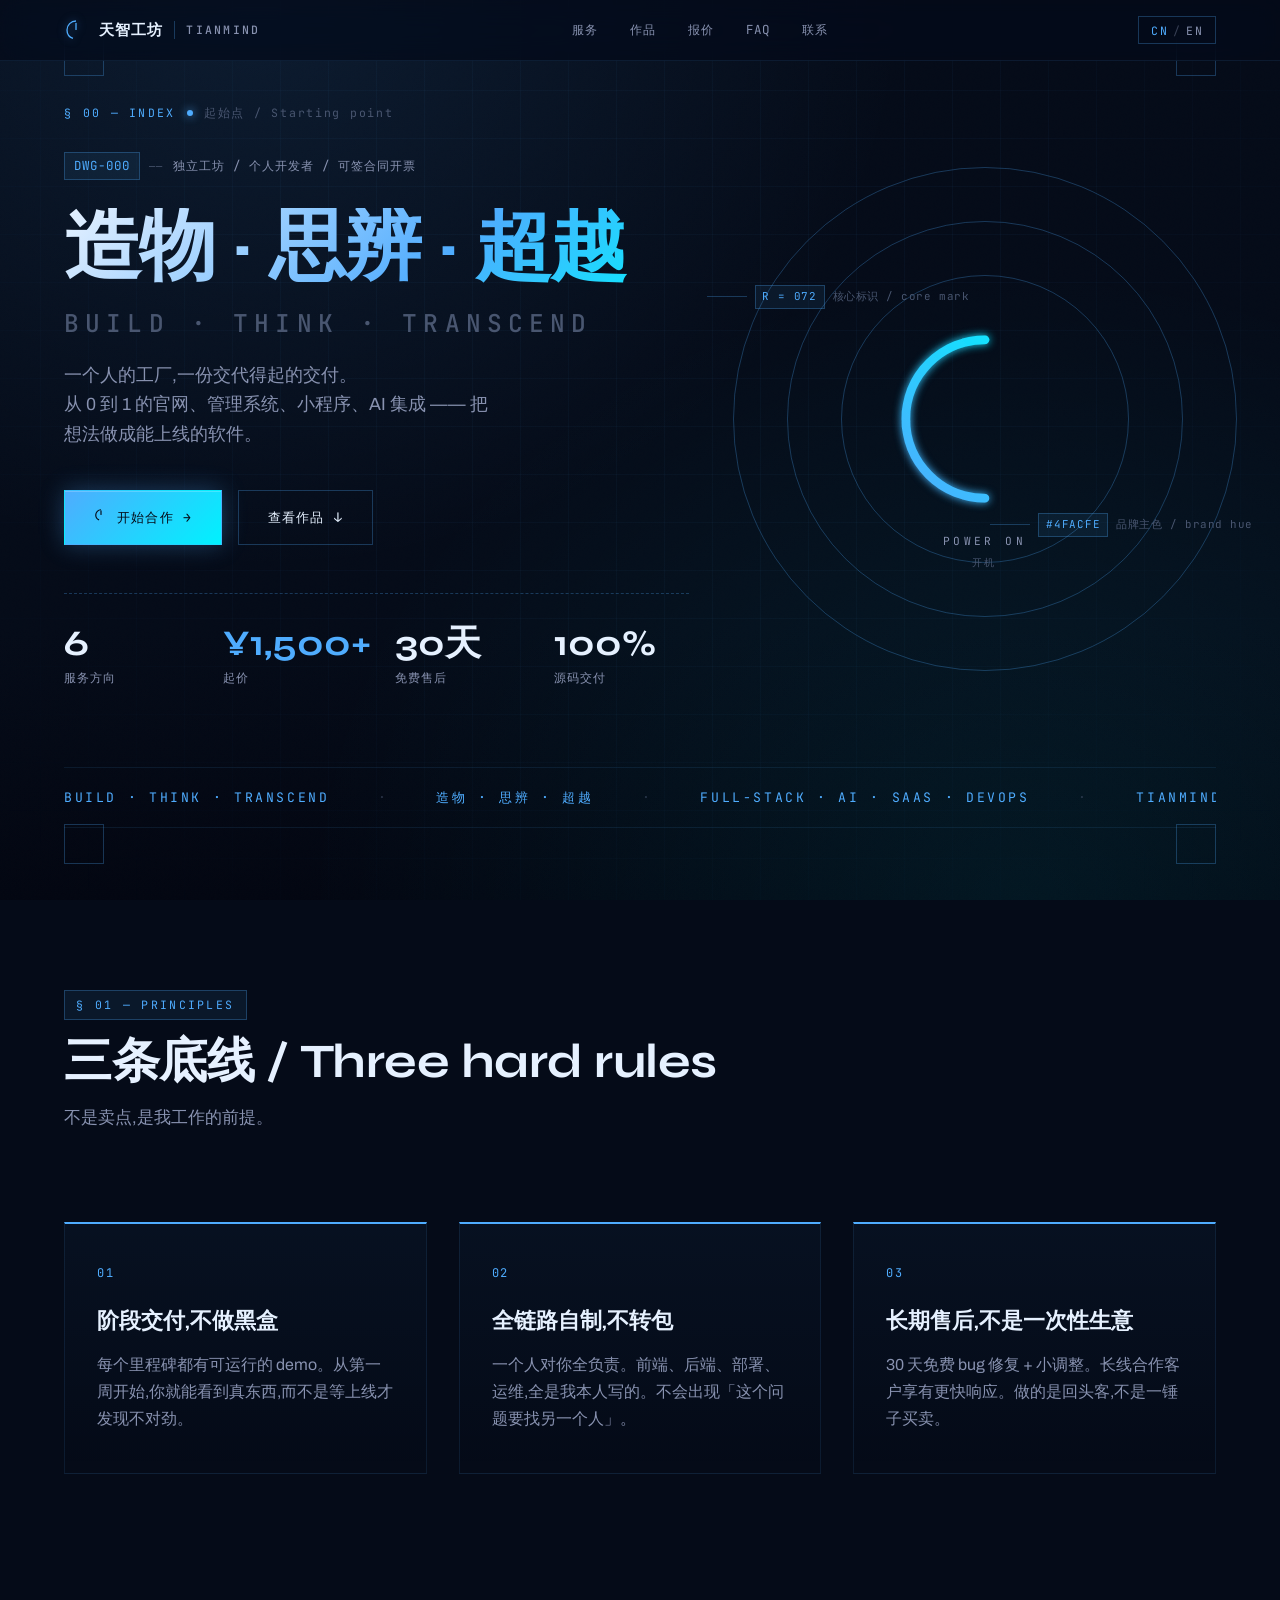
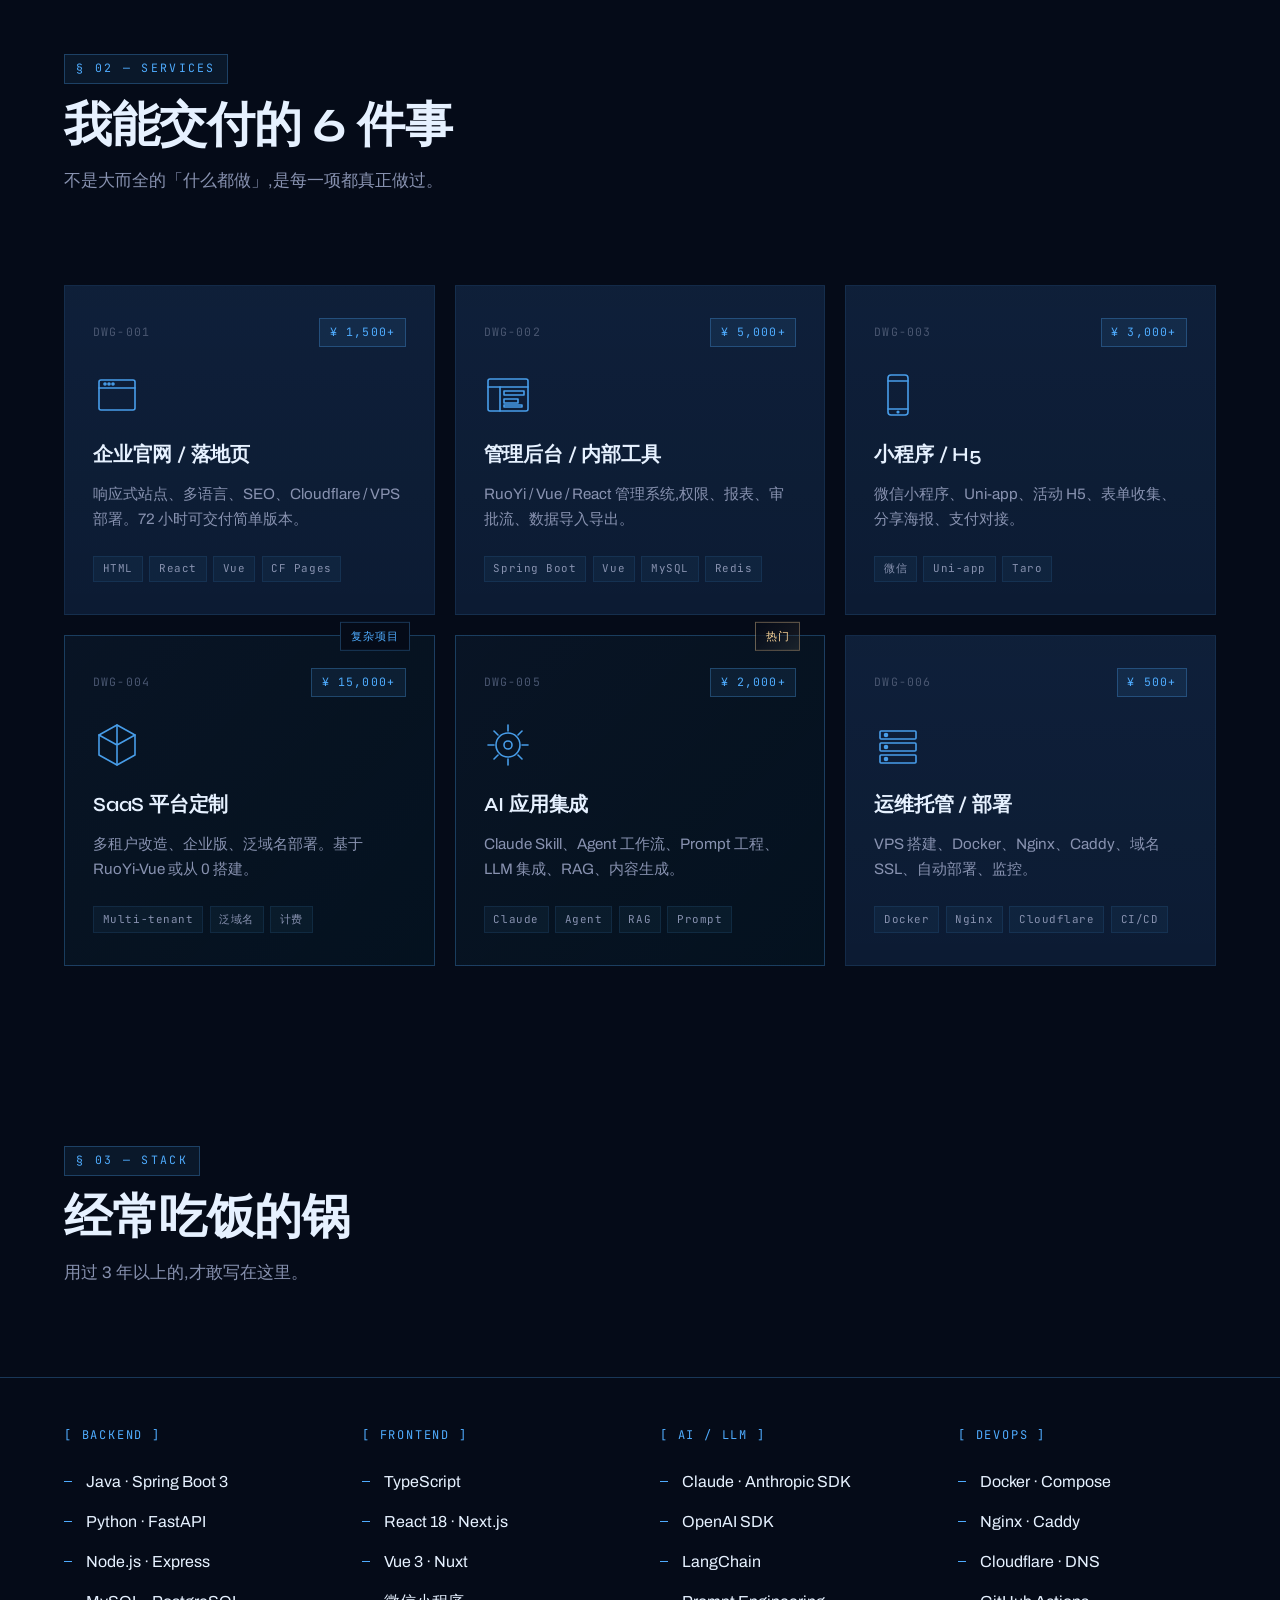
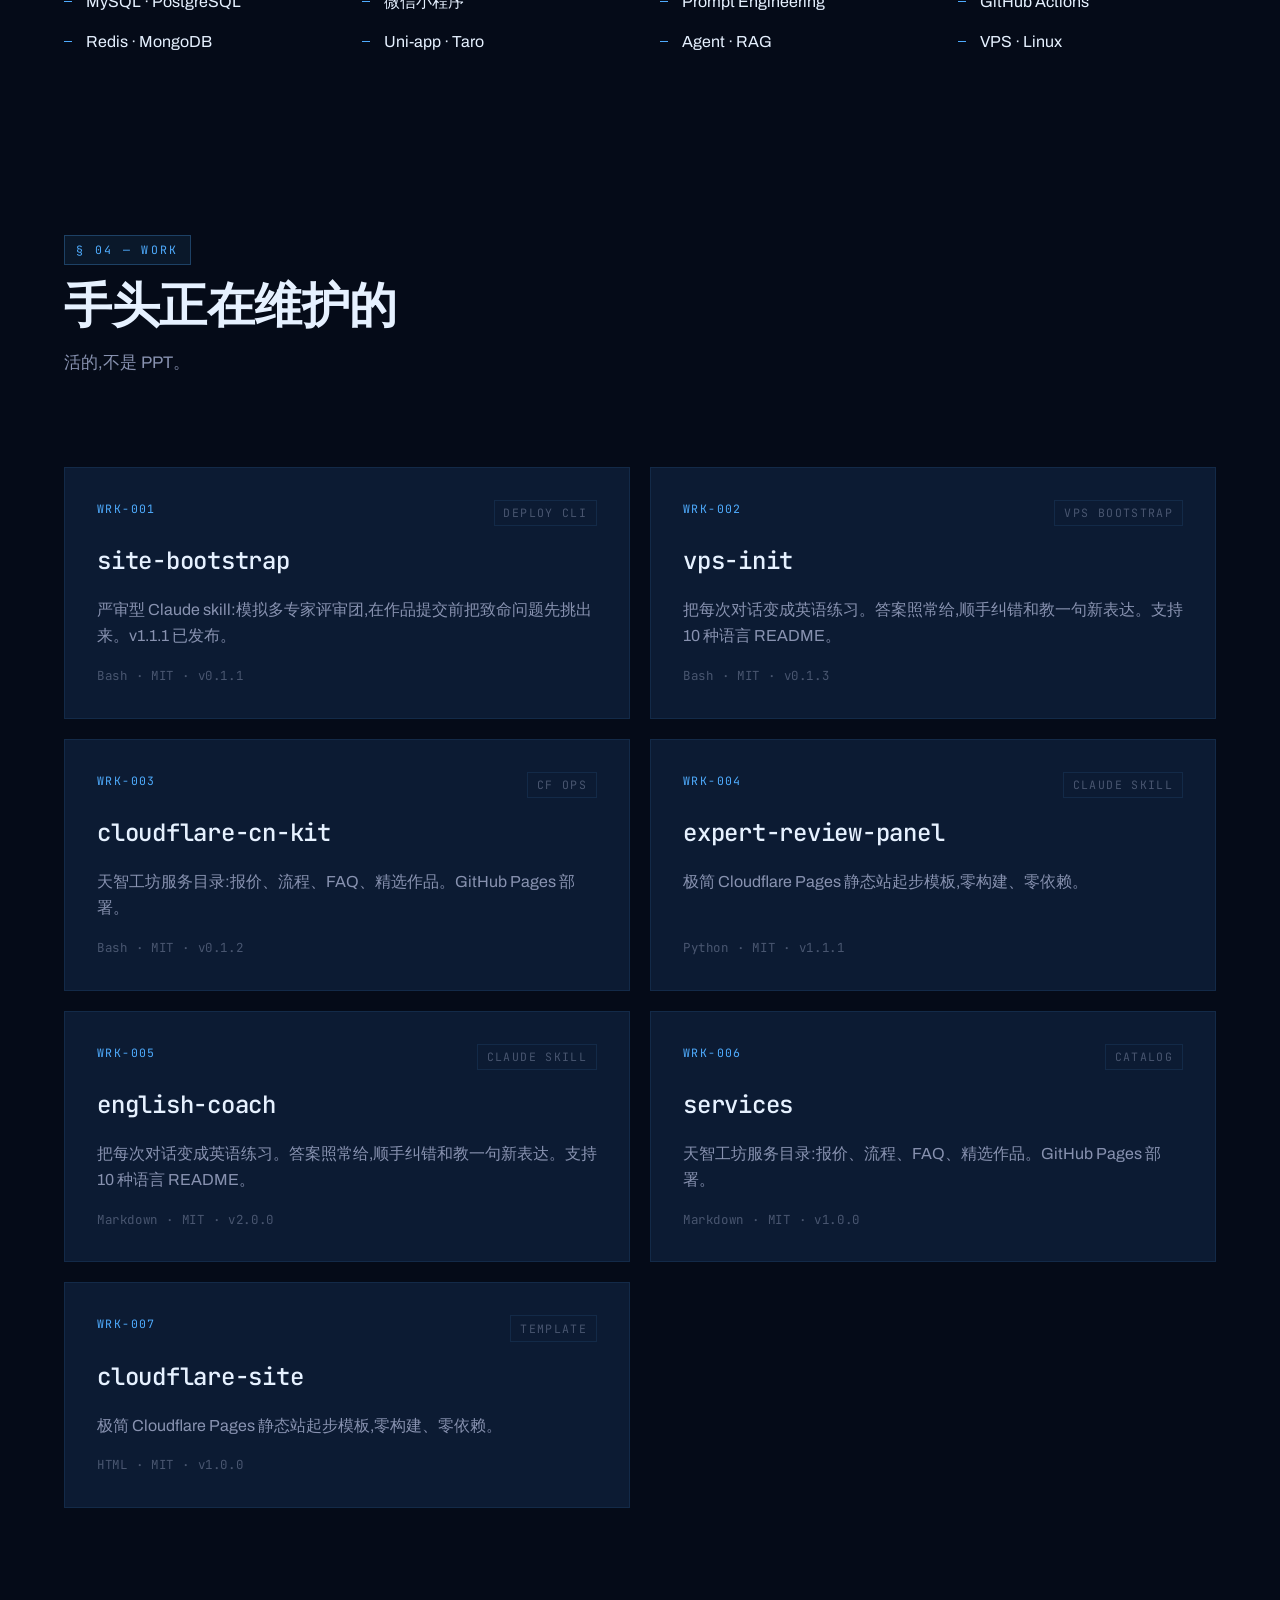
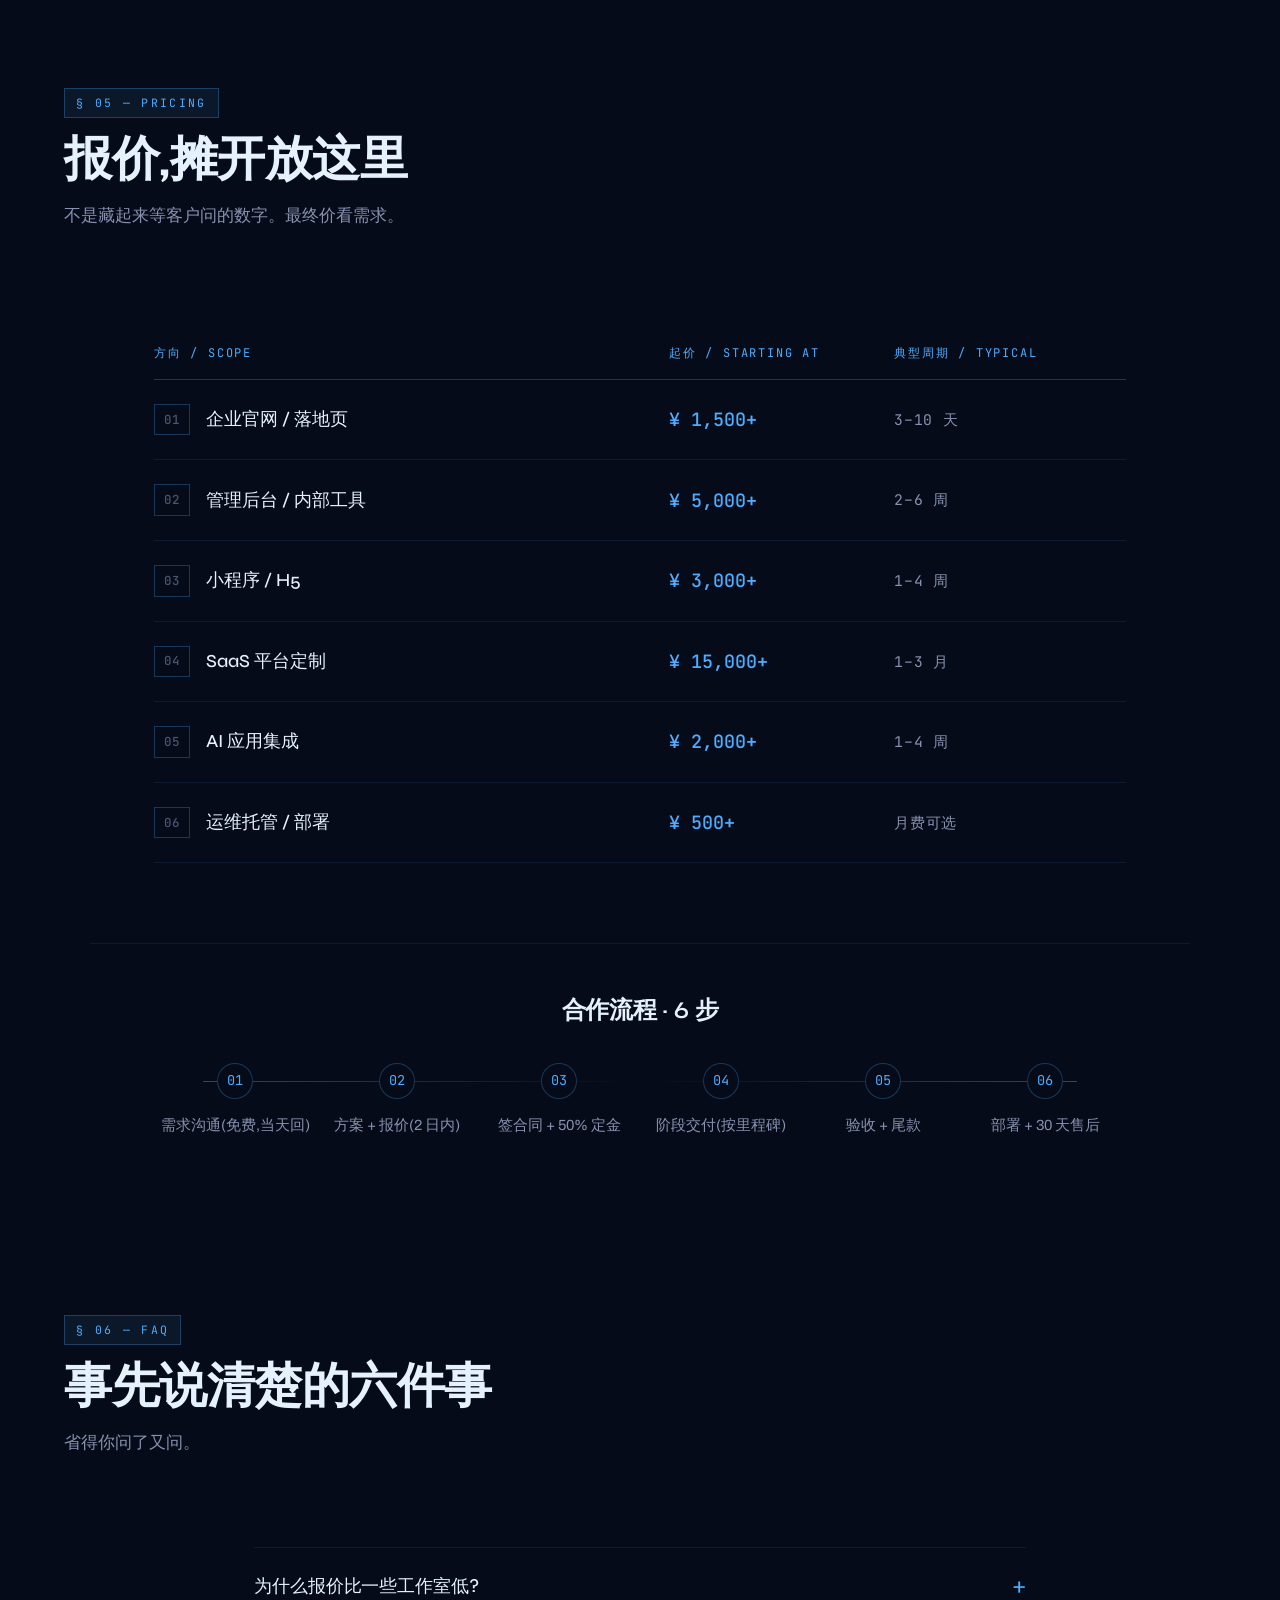
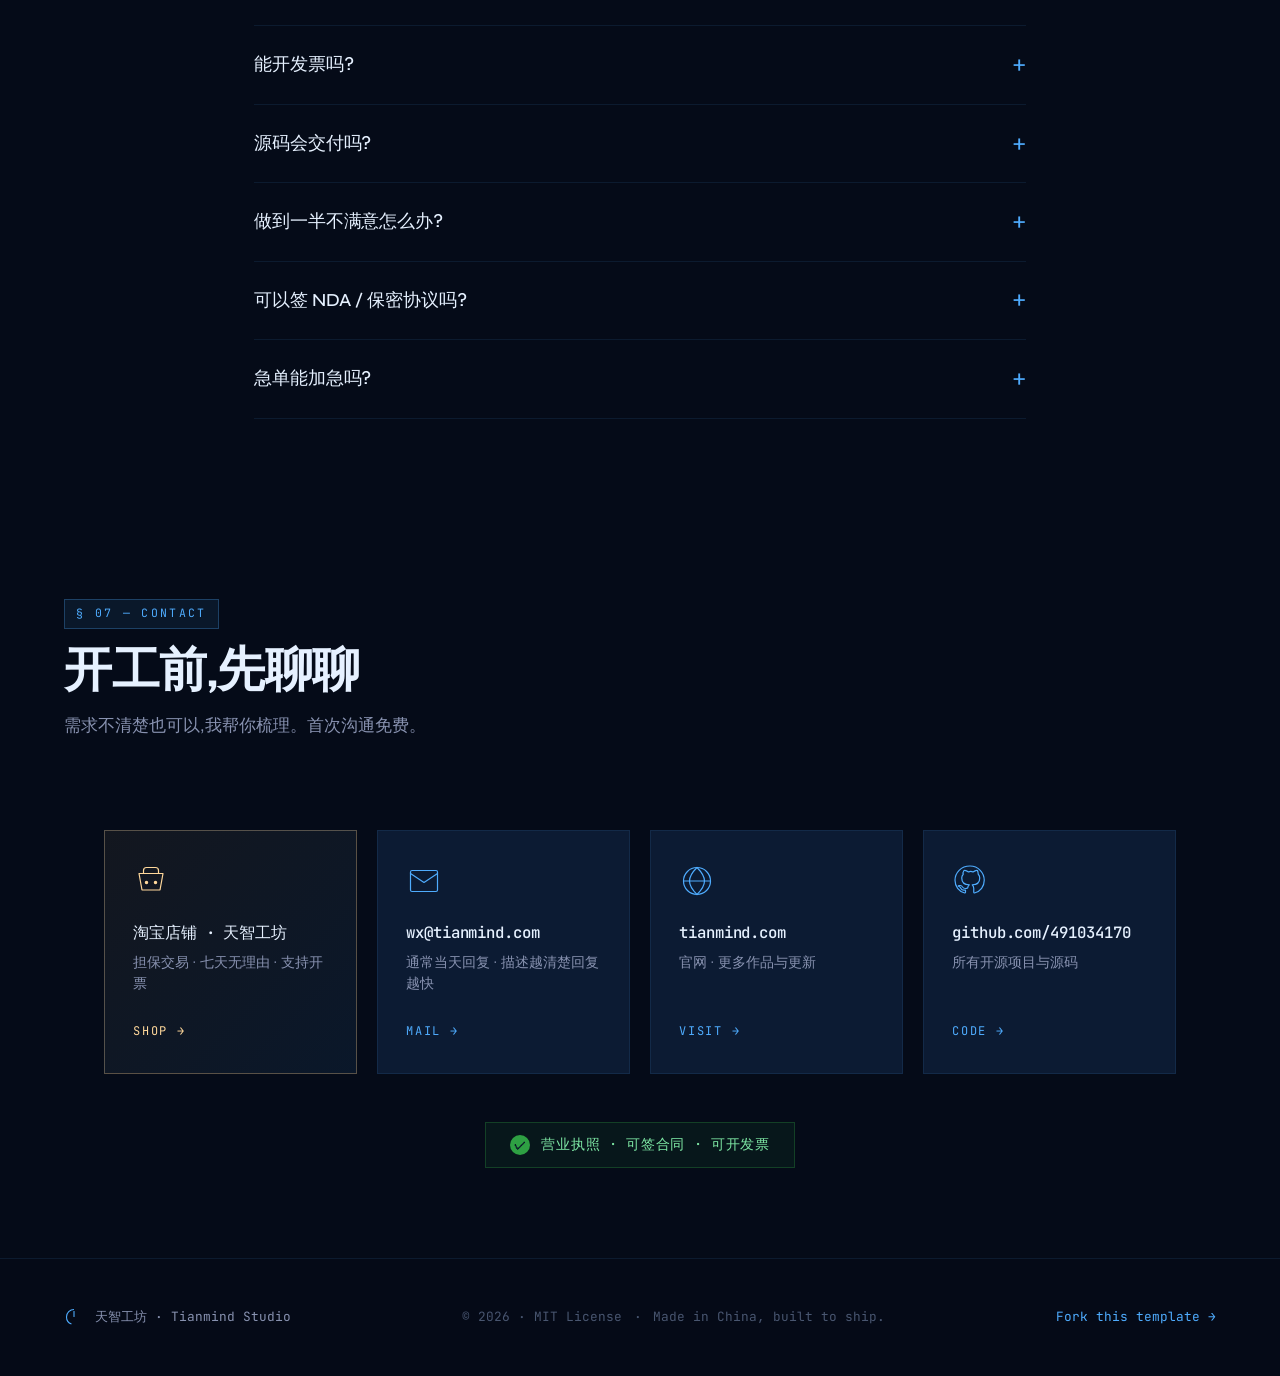
==== index.html @ 9adf615e "feat(work): feature the three build-&-deploy flagships at the top Reordered the WORK list so the new" ====
<!DOCTYPE html>
<html lang="zh-CN" data-lang="zh">
<head>
  <meta charset="UTF-8">
  <meta name="viewport" content="width=device-width, initial-scale=1.0">
  <meta name="description" content="天智工坊 · Tianmind Studio — 独立开发者 · 全栈 + AI · 淘宝搜索「天智工坊」可下单">
  <meta property="og:title" content="天智工坊 · Tianmind Studio">
  <meta property="og:description" content="Indie software studio. Full-stack. AI. Licensed business.">
  <meta property="og:type" content="website">
  <title>天智工坊 · Tianmind Studio — Build. Think. Transcend.</title>

  <link rel="preconnect" href="https://fonts.googleapis.com">
  <link rel="preconnect" href="https://fonts.gstatic.com" crossorigin>
  <link href="https://fonts.googleapis.com/css2?family=Syne:wght@400;500;600;700;800&family=JetBrains+Mono:wght@400;500;700&family=Archivo:wght@300;400;500;600&display=swap" rel="stylesheet">

  <link rel="stylesheet" href="assets/styles.css">
</head>
<body>

  <!-- Blueprint grid overlay -->
  <div class="grid-bg" aria-hidden="true"></div>
  <div class="grain" aria-hidden="true"></div>

  <!-- Top nav -->
  <header class="topbar">
    <div class="topbar__left">
      <svg class="mini-logo" viewBox="0 0 40 40" aria-hidden="true">
        <circle cx="20" cy="20" r="15" fill="none" stroke="currentColor" stroke-width="2.2" stroke-dasharray="72 95" stroke-dashoffset="-52" transform="rotate(-90 20 20)"/>
        <line x1="20" y1="9" x2="20" y2="19" stroke="currentColor" stroke-width="2.2" stroke-linecap="round"/>
      </svg>
      <span class="topbar__brand" data-i18n="brand">天智工坊</span>
      <span class="topbar__brand-en">TIANMIND</span>
    </div>
    <nav class="topbar__nav">
      <a href="#services" data-i18n="nav.services">服务</a>
      <a href="#work" data-i18n="nav.work">作品</a>
      <a href="#pricing" data-i18n="nav.pricing">报价</a>
      <a href="#faq" data-i18n="nav.faq">FAQ</a>
      <a href="#contact" data-i18n="nav.contact">联系</a>
    </nav>
    <div class="topbar__right">
      <button class="lang-toggle" id="langToggle" aria-label="Toggle language">
        <span class="lang-toggle__opt is-active">CN</span>
        <span class="lang-toggle__sep">/</span>
        <span class="lang-toggle__opt">EN</span>
      </button>
    </div>
  </header>

  <!-- HERO -->
  <section class="hero" id="top">
    <div class="hero__marks">
      <span class="corner corner--tl"></span>
      <span class="corner corner--tr"></span>
      <span class="corner corner--bl"></span>
      <span class="corner corner--br"></span>
    </div>

    <div class="hero__section-mark">
      <span class="section-id">§ 00 — INDEX</span>
      <span class="section-dot"></span>
      <span class="section-meta" data-i18n="hero.meta">起始点 / Starting point</span>
    </div>

    <div class="hero__inner">
      <div class="hero__left">
        <div class="hero__eyebrow">
          <span class="eyebrow-tag">DWG-000</span>
          <span class="eyebrow-sep">⎯⎯</span>
          <span data-i18n="hero.eyebrow">独立工坊 / 个人开发者 / 可签合同开票</span>
        </div>

        <h1 class="hero__title">
          <span class="hero__title-line" data-i18n="hero.title1">造物 · 思辨 · 超越</span>
          <span class="hero__title-en">BUILD &middot; THINK &middot; TRANSCEND</span>
        </h1>

        <p class="hero__lede" data-i18n="hero.lede">
          一个人的工厂,一份交代得起的交付。<br>
          从 0 到 1 的官网、管理系统、小程序、AI 集成 —— 把想法做成能上线的软件。
        </p>

        <div class="hero__actions">
          <a href="#contact" class="btn btn--primary">
            <span class="btn__icon" aria-hidden="true">
              <svg viewBox="0 0 24 24" width="14" height="14"><circle cx="12" cy="12" r="9" fill="none" stroke="currentColor" stroke-width="2" stroke-dasharray="42 58" stroke-dashoffset="-31" transform="rotate(-90 12 12)"/><line x1="12" y1="5" x2="12" y2="11" stroke="currentColor" stroke-width="2" stroke-linecap="round"/></svg>
            </span>
            <span data-i18n="hero.cta1">开始合作</span>
            <span class="btn__arrow">→</span>
          </a>
          <a href="#work" class="btn btn--ghost">
            <span data-i18n="hero.cta2">查看作品</span>
            <span class="btn__arrow">↓</span>
          </a>
        </div>

        <div class="hero__stats">
          <div class="stat">
            <div class="stat__num" data-count="6">0</div>
            <div class="stat__label" data-i18n="hero.stat1">服务方向</div>
          </div>
          <div class="stat">
            <div class="stat__num stat__num--currency">¥<span data-count="1500">0</span>+</div>
            <div class="stat__label" data-i18n="hero.stat2">起价</div>
          </div>
          <div class="stat">
            <div class="stat__num"><span data-count="30">0</span>天</div>
            <div class="stat__label" data-i18n="hero.stat3">免费售后</div>
          </div>
          <div class="stat">
            <div class="stat__num">100%</div>
            <div class="stat__label" data-i18n="hero.stat4">源码交付</div>
          </div>
        </div>
      </div>

      <div class="hero__right">
        <div class="power">
          <div class="power__rings">
            <span class="power__ring power__ring--1"></span>
            <span class="power__ring power__ring--2"></span>
            <span class="power__ring power__ring--3"></span>
          </div>
          <svg class="power__icon" viewBox="0 0 200 200" aria-hidden="true">
            <defs>
              <linearGradient id="powerGrad" x1="0" y1="0" x2="1" y2="1">
                <stop offset="0%" stop-color="#4FACFE"/>
                <stop offset="100%" stop-color="#00F2FE"/>
              </linearGradient>
              <filter id="powerGlow" x="-50%" y="-50%" width="200%" height="200%">
                <feGaussianBlur stdDeviation="4"/>
                <feMerge><feMergeNode/><feMergeNode in="SourceGraphic"/></feMerge>
              </filter>
            </defs>
            <circle cx="100" cy="100" r="72" fill="none" stroke="url(#powerGrad)" stroke-width="8" stroke-linecap="round" stroke-dasharray="340 452" stroke-dashoffset="-226" transform="rotate(-90 100 100)" filter="url(#powerGlow)"/>
            <line x1="100" y1="42" x2="100" y2="100" stroke="url(#powerGrad)" stroke-width="8" stroke-linecap="round" filter="url(#powerGlow)"/>
          </svg>
          <div class="power__label">
            <span>POWER ON</span>
            <span class="power__label-zh">开机</span>
          </div>
        </div>

        <!-- Spec callouts around the icon -->
        <div class="spec spec--a">
          <span class="spec__line"></span>
          <span class="spec__tag">R = 072</span>
          <span class="spec__meta">核心标识 / core mark</span>
        </div>
        <div class="spec spec--b">
          <span class="spec__line"></span>
          <span class="spec__tag">#4FACFE</span>
          <span class="spec__meta">品牌主色 / brand hue</span>
        </div>
      </div>
    </div>

    <div class="hero__ticker" aria-hidden="true">
      <div class="ticker__track">
        <span>BUILD · THINK · TRANSCEND</span><span>·</span>
        <span>造物 · 思辨 · 超越</span><span>·</span>
        <span>FULL-STACK · AI · SAAS · DEVOPS</span><span>·</span>
        <span>TIANMIND STUDIO · 天智工坊</span><span>·</span>
        <span>LICENSED · INVOICED · CONTRACTED</span><span>·</span>
        <span>BUILD · THINK · TRANSCEND</span><span>·</span>
        <span>造物 · 思辨 · 超越</span><span>·</span>
        <span>FULL-STACK · AI · SAAS · DEVOPS</span><span>·</span>
      </div>
    </div>
  </section>

  <!-- MANIFESTO -->
  <section class="manifesto" id="manifesto">
    <div class="section-header">
      <span class="section-id">§ 01 — PRINCIPLES</span>
      <h2 class="section-title" data-i18n="manifesto.title">三条底线 / Three hard rules</h2>
      <p class="section-sub" data-i18n="manifesto.sub">不是卖点,是我工作的前提。</p>
    </div>

    <div class="manifesto__grid">
      <article class="principle">
        <div class="principle__num">01</div>
        <h3 class="principle__title" data-i18n="manifesto.p1.title">阶段交付,不做黑盒</h3>
        <p class="principle__body" data-i18n="manifesto.p1.body">
          每个里程碑都有可运行的 demo。从第一周开始,你就能看到真东西,而不是等上线才发现不对劲。
        </p>
      </article>
      <article class="principle">
        <div class="principle__num">02</div>
        <h3 class="principle__title" data-i18n="manifesto.p2.title">全链路自制,不转包</h3>
        <p class="principle__body" data-i18n="manifesto.p2.body">
          一个人对你全负责。前端、后端、部署、运维,全是我本人写的。不会出现"这个问题要找另一个人"。
        </p>
      </article>
      <article class="principle">
        <div class="principle__num">03</div>
        <h3 class="principle__title" data-i18n="manifesto.p3.title">长期售后,不是一次性生意</h3>
        <p class="principle__body" data-i18n="manifesto.p3.body">
          30 天免费 bug 修复 + 小调整。长线合作客户享有更快响应。做的是回头客,不是一锤子买卖。
        </p>
      </article>
    </div>
  </section>

  <!-- SERVICES -->
  <section class="services" id="services">
    <div class="section-header">
      <span class="section-id">§ 02 — SERVICES</span>
      <h2 class="section-title" data-i18n="services.title">我能交付的 6 件事</h2>
      <p class="section-sub" data-i18n="services.sub">不是大而全的"什么都做",是每一项都真正做过。</p>
    </div>

    <div class="services__grid">

      <article class="card" style="--card-delay: 0ms">
        <div class="card__header">
          <span class="card__dwg">DWG-001</span>
          <span class="card__price">¥ 1,500+</span>
        </div>
        <div class="card__icon">
          <svg viewBox="0 0 48 48" fill="none" stroke="currentColor" stroke-width="1.6" stroke-linecap="round" stroke-linejoin="round"><rect x="6" y="9" width="36" height="30" rx="2"/><line x1="6" y1="17" x2="42" y2="17"/><circle cx="12" cy="13" r="1"/><circle cx="16" cy="13" r="1"/><circle cx="20" cy="13" r="1"/></svg>
        </div>
        <h3 class="card__title" data-i18n="svc.web.title">企业官网 / 落地页</h3>
        <p class="card__desc" data-i18n="svc.web.desc">响应式站点、多语言、SEO、Cloudflare / VPS 部署。72 小时可交付简单版本。</p>
        <ul class="card__tags">
          <li>HTML</li><li>React</li><li>Vue</li><li>CF&nbsp;Pages</li>
        </ul>
        <span class="card__edge card__edge--tl"></span>
        <span class="card__edge card__edge--tr"></span>
        <span class="card__edge card__edge--bl"></span>
        <span class="card__edge card__edge--br"></span>
      </article>

      <article class="card" style="--card-delay: 80ms">
        <div class="card__header">
          <span class="card__dwg">DWG-002</span>
          <span class="card__price">¥ 5,000+</span>
        </div>
        <div class="card__icon">
          <svg viewBox="0 0 48 48" fill="none" stroke="currentColor" stroke-width="1.6" stroke-linecap="round" stroke-linejoin="round"><rect x="4" y="8" width="40" height="32" rx="2"/><line x1="4" y1="16" x2="44" y2="16"/><line x1="16" y1="16" x2="16" y2="40"/><rect x="20" y="20" width="20" height="4"/><rect x="20" y="28" width="14" height="4"/><rect x="20" y="34" width="18" height="2"/></svg>
        </div>
        <h3 class="card__title" data-i18n="svc.admin.title">管理后台 / 内部工具</h3>
        <p class="card__desc" data-i18n="svc.admin.desc">RuoYi / Vue / React 管理系统,权限、报表、审批流、数据导入导出。</p>
        <ul class="card__tags">
          <li>Spring&nbsp;Boot</li><li>Vue</li><li>MySQL</li><li>Redis</li>
        </ul>
        <span class="card__edge card__edge--tl"></span>
        <span class="card__edge card__edge--tr"></span>
        <span class="card__edge card__edge--bl"></span>
        <span class="card__edge card__edge--br"></span>
      </article>

      <article class="card" style="--card-delay: 160ms">
        <div class="card__header">
          <span class="card__dwg">DWG-003</span>
          <span class="card__price">¥ 3,000+</span>
        </div>
        <div class="card__icon">
          <svg viewBox="0 0 48 48" fill="none" stroke="currentColor" stroke-width="1.6" stroke-linecap="round" stroke-linejoin="round"><rect x="14" y="4" width="20" height="40" rx="3"/><line x1="14" y1="10" x2="34" y2="10"/><line x1="14" y1="38" x2="34" y2="38"/><circle cx="24" cy="41" r="0.8" fill="currentColor"/></svg>
        </div>
        <h3 class="card__title" data-i18n="svc.mobile.title">小程序 / H5</h3>
        <p class="card__desc" data-i18n="svc.mobile.desc">微信小程序、Uni-app、活动 H5、表单收集、分享海报、支付对接。</p>
        <ul class="card__tags">
          <li>微信</li><li>Uni-app</li><li>Taro</li>
        </ul>
        <span class="card__edge card__edge--tl"></span>
        <span class="card__edge card__edge--tr"></span>
        <span class="card__edge card__edge--bl"></span>
        <span class="card__edge card__edge--br"></span>
      </article>

      <article class="card card--feature" style="--card-delay: 240ms">
        <div class="card__header">
          <span class="card__dwg">DWG-004</span>
          <span class="card__price">¥ 15,000+</span>
        </div>
        <div class="card__icon">
          <svg viewBox="0 0 48 48" fill="none" stroke="currentColor" stroke-width="1.6" stroke-linecap="round" stroke-linejoin="round"><path d="M24 4 L42 14 L42 34 L24 44 L6 34 L6 14 Z"/><path d="M24 4 L24 24 L6 14 M24 24 L42 14 M24 24 L24 44"/></svg>
        </div>
        <h3 class="card__title" data-i18n="svc.saas.title">SaaS 平台定制</h3>
        <p class="card__desc" data-i18n="svc.saas.desc">多租户改造、企业版、泛域名部署。基于 RuoYi-Vue 或从 0 搭建。</p>
        <ul class="card__tags">
          <li>Multi-tenant</li><li>泛域名</li><li>计费</li>
        </ul>
        <span class="card__badge" data-i18n="svc.saas.badge">复杂项目</span>
        <span class="card__edge card__edge--tl"></span>
        <span class="card__edge card__edge--tr"></span>
        <span class="card__edge card__edge--bl"></span>
        <span class="card__edge card__edge--br"></span>
      </article>

      <article class="card card--feature" style="--card-delay: 320ms">
        <div class="card__header">
          <span class="card__dwg">DWG-005</span>
          <span class="card__price">¥ 2,000+</span>
        </div>
        <div class="card__icon">
          <svg viewBox="0 0 48 48" fill="none" stroke="currentColor" stroke-width="1.6" stroke-linecap="round" stroke-linejoin="round"><circle cx="24" cy="24" r="12"/><circle cx="24" cy="24" r="4"/><line x1="24" y1="4" x2="24" y2="10"/><line x1="24" y1="38" x2="24" y2="44"/><line x1="4" y1="24" x2="10" y2="24"/><line x1="38" y1="24" x2="44" y2="24"/><line x1="10" y1="10" x2="14" y2="14"/><line x1="34" y1="34" x2="38" y2="38"/><line x1="34" y1="14" x2="38" y2="10"/><line x1="10" y1="38" x2="14" y2="34"/></svg>
        </div>
        <h3 class="card__title" data-i18n="svc.ai.title">AI 应用集成</h3>
        <p class="card__desc" data-i18n="svc.ai.desc">Claude Skill、Agent 工作流、Prompt 工程、LLM 集成、RAG、内容生成。</p>
        <ul class="card__tags">
          <li>Claude</li><li>Agent</li><li>RAG</li><li>Prompt</li>
        </ul>
        <span class="card__badge card__badge--hot" data-i18n="svc.ai.badge">热门</span>
        <span class="card__edge card__edge--tl"></span>
        <span class="card__edge card__edge--tr"></span>
        <span class="card__edge card__edge--bl"></span>
        <span class="card__edge card__edge--br"></span>
      </article>

      <article class="card" style="--card-delay: 400ms">
        <div class="card__header">
          <span class="card__dwg">DWG-006</span>
          <span class="card__price">¥ 500+</span>
        </div>
        <div class="card__icon">
          <svg viewBox="0 0 48 48" fill="none" stroke="currentColor" stroke-width="1.6" stroke-linecap="round" stroke-linejoin="round"><rect x="6" y="10" width="36" height="8" rx="1"/><rect x="6" y="22" width="36" height="8" rx="1"/><rect x="6" y="34" width="36" height="8" rx="1"/><circle cx="12" cy="14" r="1.5" fill="currentColor"/><circle cx="12" cy="26" r="1.5" fill="currentColor"/><circle cx="12" cy="38" r="1.5" fill="currentColor"/></svg>
        </div>
        <h3 class="card__title" data-i18n="svc.ops.title">运维托管 / 部署</h3>
        <p class="card__desc" data-i18n="svc.ops.desc">VPS 搭建、Docker、Nginx、Caddy、域名 SSL、自动部署、监控。</p>
        <ul class="card__tags">
          <li>Docker</li><li>Nginx</li><li>Cloudflare</li><li>CI/CD</li>
        </ul>
        <span class="card__edge card__edge--tl"></span>
        <span class="card__edge card__edge--tr"></span>
        <span class="card__edge card__edge--bl"></span>
        <span class="card__edge card__edge--br"></span>
      </article>

    </div>
  </section>

  <!-- TECH STACK -->
  <section class="stack" id="stack">
    <div class="section-header">
      <span class="section-id">§ 03 — STACK</span>
      <h2 class="section-title" data-i18n="stack.title">经常吃饭的锅</h2>
      <p class="section-sub" data-i18n="stack.sub">用过 3 年以上的,才敢写在这里。</p>
    </div>

    <div class="stack__columns">
      <div class="stack__col">
        <div class="stack__label">[ BACKEND ]</div>
        <ul class="stack__list">
          <li>Java &middot; Spring Boot 3</li>
          <li>Python &middot; FastAPI</li>
          <li>Node.js &middot; Express</li>
          <li>MySQL &middot; PostgreSQL</li>
          <li>Redis &middot; MongoDB</li>
        </ul>
      </div>
      <div class="stack__col">
        <div class="stack__label">[ FRONTEND ]</div>
        <ul class="stack__list">
          <li>TypeScript</li>
          <li>React 18 &middot; Next.js</li>
          <li>Vue 3 &middot; Nuxt</li>
          <li>微信小程序</li>
          <li>Uni-app &middot; Taro</li>
        </ul>
      </div>
      <div class="stack__col">
        <div class="stack__label">[ AI / LLM ]</div>
        <ul class="stack__list">
          <li>Claude &middot; Anthropic SDK</li>
          <li>OpenAI SDK</li>
          <li>LangChain</li>
          <li>Prompt Engineering</li>
          <li>Agent &middot; RAG</li>
        </ul>
      </div>
      <div class="stack__col">
        <div class="stack__label">[ DEVOPS ]</div>
        <ul class="stack__list">
          <li>Docker &middot; Compose</li>
          <li>Nginx &middot; Caddy</li>
          <li>Cloudflare &middot; DNS</li>
          <li>GitHub Actions</li>
          <li>VPS &middot; Linux</li>
        </ul>
      </div>
    </div>
  </section>

  <!-- FEATURED WORK -->
  <section class="work" id="work">
    <div class="section-header">
      <span class="section-id">§ 04 — WORK</span>
      <h2 class="section-title" data-i18n="work.title">手头正在维护的</h2>
      <p class="section-sub" data-i18n="work.sub">活的,不是 PPT。</p>
    </div>

    <div class="work__list">
      <a class="work-item" href="https://github.com/tianmind-studio/site-bootstrap" target="_blank" rel="noopener">
        <div class="work-item__meta">
          <span class="work-item__code">WRK-001</span>
          <span class="work-item__tag">DEPLOY CLI</span>
        </div>
        <h3 class="work-item__name">site-bootstrap</h3>
        <p class="work-item__desc" data-i18n="work.1.desc">一条命令把静态站或 Node 应用部到你的 VPS — Cloudflare DNS + nginx + Let's Encrypt 全链路自动化。带 rollback 和 --dry-run。</p>
        <div class="work-item__stats">
          <span>Bash</span><span>&middot;</span><span>MIT</span><span>&middot;</span><span>v0.1.1</span>
        </div>
        <span class="work-item__go">开 →</span>
      </a>

      <a class="work-item" href="https://github.com/tianmind-studio/vps-init" target="_blank" rel="noopener">
        <div class="work-item__meta">
          <span class="work-item__code">WRK-002</span>
          <span class="work-item__tag">VPS BOOTSTRAP</span>
        </div>
        <h3 class="work-item__name">vps-init</h3>
        <p class="work-item__desc" data-i18n="work.2.desc">一键初始化 Ubuntu / Debian VPS,为中国大陆 / 香港 VPS 做过针对性调优。4 种 profile,10+ 幂等模块,SSH 加固带防锁死。含 postgres / mysql 模块。</p>
        <div class="work-item__stats">
          <span>Bash</span><span>&middot;</span><span>MIT</span><span>&middot;</span><span>v0.1.3</span>
        </div>
        <span class="work-item__go">开 →</span>
      </a>

      <a class="work-item" href="https://github.com/tianmind-studio/cloudflare-cn-kit" target="_blank" rel="noopener">
        <div class="work-item__meta">
          <span class="work-item__code">WRK-003</span>
          <span class="work-item__tag">CF OPS</span>
        </div>
        <h3 class="work-item__name">cloudflare-cn-kit</h3>
        <p class="work-item__desc" data-i18n="work.3.desc">面向中国 / 香港运维的 Cloudflare CLI。核心是 Flexible-SSL 死循环诊断 + HSTS preload / CF 525-526 / CN-ISP RST 检测。dns export / diff / bulk 凑齐 GitOps。</p>
        <div class="work-item__stats">
          <span>Bash</span><span>&middot;</span><span>MIT</span><span>&middot;</span><span>v0.1.2</span>
        </div>
        <span class="work-item__go">开 →</span>
      </a>

      <a class="work-item" href="https://github.com/tianmind-studio/expert-review-panel" target="_blank" rel="noopener">
        <div class="work-item__meta">
          <span class="work-item__code">WRK-004</span>
          <span class="work-item__tag">CLAUDE SKILL</span>
        </div>
        <h3 class="work-item__name">expert-review-panel</h3>
        <p class="work-item__desc" data-i18n="work.4.desc">严审型 Claude skill:模拟多专家评审团,在作品提交前把致命问题先挑出来。v1.1.1 已发布。</p>
        <div class="work-item__stats">
          <span>Python</span><span>&middot;</span><span>MIT</span><span>&middot;</span><span>v1.1.1</span>
        </div>
        <span class="work-item__go">开 →</span>
      </a>

      <a class="work-item" href="https://github.com/tianmind-studio/english-coach" target="_blank" rel="noopener">
        <div class="work-item__meta">
          <span class="work-item__code">WRK-005</span>
          <span class="work-item__tag">CLAUDE SKILL</span>
        </div>
        <h3 class="work-item__name">english-coach</h3>
        <p class="work-item__desc" data-i18n="work.5.desc">把每次对话变成英语练习。答案照常给,顺手纠错和教一句新表达。支持 10 种语言 README。</p>
        <div class="work-item__stats">
          <span>Markdown</span><span>&middot;</span><span>MIT</span><span>&middot;</span><span>v2.0.0</span>
        </div>
        <span class="work-item__go">开 →</span>
      </a>

      <a class="work-item" href="https://github.com/tianmind-studio/services" target="_blank" rel="noopener">
        <div class="work-item__meta">
          <span class="work-item__code">WRK-006</span>
          <span class="work-item__tag">CATALOG</span>
        </div>
        <h3 class="work-item__name">services</h3>
        <p class="work-item__desc" data-i18n="work.6.desc">天智工坊服务目录:报价、流程、FAQ、精选作品。GitHub Pages 部署。</p>
        <div class="work-item__stats">
          <span>Markdown</span><span>&middot;</span><span>MIT</span><span>&middot;</span><span>v1.0.0</span>
        </div>
        <span class="work-item__go">开 →</span>
      </a>

      <a class="work-item" href="https://github.com/tianmind-studio/cloudflare-site" target="_blank" rel="noopener">
        <div class="work-item__meta">
          <span class="work-item__code">WRK-007</span>
          <span class="work-item__tag">TEMPLATE</span>
        </div>
        <h3 class="work-item__name">cloudflare-site</h3>
        <p class="work-item__desc" data-i18n="work.7.desc">极简 Cloudflare Pages 静态站起步模板,零构建、零依赖。</p>
        <div class="work-item__stats">
          <span>HTML</span><span>&middot;</span><span>MIT</span><span>&middot;</span><span>v1.0.0</span>
        </div>
        <span class="work-item__go">开 →</span>
      </a>
    </div>
  </section>

  <!-- PRICING -->
  <section class="pricing" id="pricing">
    <div class="section-header">
      <span class="section-id">§ 05 — PRICING</span>
      <h2 class="section-title" data-i18n="pricing.title">报价,摊开放这里</h2>
      <p class="section-sub" data-i18n="pricing.sub">不是藏起来等客户问的数字。最终价看需求。</p>
    </div>

    <div class="pricing__table">
      <div class="pricing__row pricing__row--head">
        <div data-i18n="pricing.col1">方向 / Scope</div>
        <div data-i18n="pricing.col2">起价 / Starting at</div>
        <div data-i18n="pricing.col3">典型周期 / Typical</div>
      </div>
      <div class="pricing__row">
        <div class="pricing__scope">
          <span class="pricing__hash">01</span>
          <span data-i18n="pricing.r1">企业官网 / 落地页</span>
        </div>
        <div class="pricing__price">¥ 1,500+</div>
        <div class="pricing__time">3–10 天</div>
      </div>
      <div class="pricing__row">
        <div class="pricing__scope">
          <span class="pricing__hash">02</span>
          <span data-i18n="pricing.r2">管理后台 / 内部工具</span>
        </div>
        <div class="pricing__price">¥ 5,000+</div>
        <div class="pricing__time">2–6 周</div>
      </div>
      <div class="pricing__row">
        <div class="pricing__scope">
          <span class="pricing__hash">03</span>
          <span data-i18n="pricing.r3">小程序 / H5</span>
        </div>
        <div class="pricing__price">¥ 3,000+</div>
        <div class="pricing__time">1–4 周</div>
      </div>
      <div class="pricing__row">
        <div class="pricing__scope">
          <span class="pricing__hash">04</span>
          <span data-i18n="pricing.r4">SaaS 平台定制</span>
        </div>
        <div class="pricing__price">¥ 15,000+</div>
        <div class="pricing__time">1–3 月</div>
      </div>
      <div class="pricing__row">
        <div class="pricing__scope">
          <span class="pricing__hash">05</span>
          <span data-i18n="pricing.r5">AI 应用集成</span>
        </div>
        <div class="pricing__price">¥ 2,000+</div>
        <div class="pricing__time">1–4 周</div>
      </div>
      <div class="pricing__row">
        <div class="pricing__scope">
          <span class="pricing__hash">06</span>
          <span data-i18n="pricing.r6">运维托管 / 部署</span>
        </div>
        <div class="pricing__price">¥ 500+</div>
        <div class="pricing__time" data-i18n="pricing.monthly">月费可选</div>
      </div>
    </div>

    <div class="process">
      <h3 class="process__title" data-i18n="process.title">合作流程 · 6 步</h3>
      <ol class="process__steps">
        <li><span class="process__num">01</span><span class="process__text" data-i18n="process.s1">需求沟通(免费,当天回)</span></li>
        <li><span class="process__num">02</span><span class="process__text" data-i18n="process.s2">方案 + 报价(2 日内)</span></li>
        <li><span class="process__num">03</span><span class="process__text" data-i18n="process.s3">签合同 + 50% 定金</span></li>
        <li><span class="process__num">04</span><span class="process__text" data-i18n="process.s4">阶段交付(按里程碑)</span></li>
        <li><span class="process__num">05</span><span class="process__text" data-i18n="process.s5">验收 + 尾款</span></li>
        <li><span class="process__num">06</span><span class="process__text" data-i18n="process.s6">部署 + 30 天售后</span></li>
      </ol>
    </div>
  </section>

  <!-- FAQ -->
  <section class="faq" id="faq">
    <div class="section-header">
      <span class="section-id">§ 06 — FAQ</span>
      <h2 class="section-title" data-i18n="faq.title">事先说清楚的六件事</h2>
      <p class="section-sub" data-i18n="faq.sub">省得你问了又问。</p>
    </div>

    <div class="faq__list">
      <details class="faq-item">
        <summary><span class="faq-item__q" data-i18n="faq.q1">为什么报价比一些工作室低?</span><span class="faq-item__plus">+</span></summary>
        <p class="faq-item__a" data-i18n="faq.a1">没中间商、没销售提成,单人作战。不搞低价陷阱,也不压榨定价 —— 你付的钱就是开发成本 + 合理利润。</p>
      </details>
      <details class="faq-item">
        <summary><span class="faq-item__q" data-i18n="faq.q2">能开发票吗?</span><span class="faq-item__plus">+</span></summary>
        <p class="faq-item__a" data-i18n="faq.a2">可以。已工商注册,持营业执照,增值税普票或专票都行。</p>
      </details>
      <details class="faq-item">
        <summary><span class="faq-item__q" data-i18n="faq.q3">源码会交付吗?</span><span class="faq-item__plus">+</span></summary>
        <p class="faq-item__a" data-i18n="faq.a3">所有定制项目源码完整交付,含部署文档。不做源码要挟,不搞长期锁定。</p>
      </details>
      <details class="faq-item">
        <summary><span class="faq-item__q" data-i18n="faq.q4">做到一半不满意怎么办?</span><span class="faq-item__plus">+</span></summary>
        <p class="faq-item__a" data-i18n="faq.a4">按已完成进度结算,退余款。阶段交付保证不会"付完钱才看到成品"。</p>
      </details>
      <details class="faq-item">
        <summary><span class="faq-item__q" data-i18n="faq.q5">可以签 NDA / 保密协议吗?</span><span class="faq-item__plus">+</span></summary>
        <p class="faq-item__a" data-i18n="faq.a5">可以。我的常规 NDA 模板可提供,或直接使用贵方模板。</p>
      </details>
      <details class="faq-item">
        <summary><span class="faq-item__q" data-i18n="faq.q6">急单能加急吗?</span><span class="faq-item__plus">+</span></summary>
        <p class="faq-item__a" data-i18n="faq.a6">可以。加急通常 +20~50% 费用,视紧张程度。但我不接"明天上线"这种不合理需求 —— 对你也没好处。</p>
      </details>
    </div>
  </section>

  <!-- CONTACT -->
  <section class="contact" id="contact">
    <div class="section-header">
      <span class="section-id">§ 07 — CONTACT</span>
      <h2 class="section-title" data-i18n="contact.title">开工前,先聊聊</h2>
      <p class="section-sub" data-i18n="contact.sub">需求不清楚也可以,我帮你梳理。首次沟通免费。</p>
    </div>

    <div class="contact__grid">
      <a class="contact-card contact-card--primary" href="https://s.taobao.com/search?q=%E5%A4%A9%E6%99%BA%E5%B7%A5%E5%9D%8A" target="_blank" rel="noopener">
        <div class="contact-card__icon">
          <svg viewBox="0 0 48 48" fill="none" stroke="currentColor" stroke-width="1.6" stroke-linecap="round" stroke-linejoin="round"><path d="M8 14 L40 14 L36 36 L12 36 Z"/><path d="M14 14 L14 10 Q14 6 18 6 L30 6 Q34 6 34 10 L34 14"/><circle cx="18" cy="26" r="1.5" fill="currentColor"/><circle cx="30" cy="26" r="1.5" fill="currentColor"/></svg>
        </div>
        <div class="contact-card__title" data-i18n="contact.taobao.title">淘宝店铺 · 天智工坊</div>
        <div class="contact-card__sub" data-i18n="contact.taobao.sub">担保交易 · 七天无理由 · 支持开票</div>
        <div class="contact-card__go">SHOP →</div>
      </a>

      <a class="contact-card" href="mailto:wx@tianmind.com">
        <div class="contact-card__icon">
          <svg viewBox="0 0 48 48" fill="none" stroke="currentColor" stroke-width="1.6" stroke-linecap="round" stroke-linejoin="round"><rect x="6" y="10" width="36" height="28" rx="2"/><path d="M6 14 L24 26 L42 14"/></svg>
        </div>
        <div class="contact-card__title">wx@tianmind.com</div>
        <div class="contact-card__sub" data-i18n="contact.email.sub">通常当天回复 · 描述越清楚回复越快</div>
        <div class="contact-card__go">MAIL →</div>
      </a>

      <a class="contact-card" href="https://tianmind.com" target="_blank" rel="noopener">
        <div class="contact-card__icon">
          <svg viewBox="0 0 48 48" fill="none" stroke="currentColor" stroke-width="1.6" stroke-linecap="round" stroke-linejoin="round"><circle cx="24" cy="24" r="18"/><path d="M6 24 L42 24 M24 6 Q34 16 34 24 Q34 32 24 42 Q14 32 14 24 Q14 16 24 6"/></svg>
        </div>
        <div class="contact-card__title">tianmind.com</div>
        <div class="contact-card__sub" data-i18n="contact.site.sub">官网 · 更多作品与更新</div>
        <div class="contact-card__go">VISIT →</div>
      </a>

      <a class="contact-card" href="https://github.com/491034170" target="_blank" rel="noopener">
        <div class="contact-card__icon">
          <svg viewBox="0 0 48 48" fill="none" stroke="currentColor" stroke-width="1.6" stroke-linecap="round" stroke-linejoin="round"><path d="M24 4 C12 4 4 13 4 23 C4 31 9 38 17 40 C18 40 18 40 18 39 L18 36 C13 37 12 34 12 34 C11 32 9 31 9 31 C7 30 11 30 11 30 C13 30 14 32 14 32 C16 35 20 34 21 33 C21 32 22 30 23 29 C18 29 13 27 13 20 C13 18 14 16 15 15 C15 15 14 13 16 10 C16 10 18 9 22 12 C24 11 26 11 28 12 C32 9 34 10 34 10 C35 13 35 15 35 15 C36 16 37 18 37 20 C37 27 32 29 27 29 C28 30 29 32 29 34 L29 39 C29 40 29 40 30 40 C38 38 43 31 43 23 C43 13 35 4 24 4 Z"/></svg>
        </div>
        <div class="contact-card__title">github.com/491034170</div>
        <div class="contact-card__sub" data-i18n="contact.gh.sub">所有开源项目与源码</div>
        <div class="contact-card__go">CODE →</div>
      </a>
    </div>

    <div class="contact__footer">
      <div class="contact__badge">
        <span class="contact__badge-icon">✓</span>
        <span data-i18n="contact.licensed">营业执照 · 可签合同 · 可开发票</span>
      </div>
    </div>
  </section>

  <!-- FOOTER -->
  <footer class="footer">
    <div class="footer__inner">
      <div class="footer__brand">
        <svg class="footer__logo" viewBox="0 0 40 40"><circle cx="20" cy="20" r="15" fill="none" stroke="currentColor" stroke-width="2.2" stroke-dasharray="72 95" stroke-dashoffset="-52" transform="rotate(-90 20 20)"/><line x1="20" y1="9" x2="20" y2="19" stroke="currentColor" stroke-width="2.2" stroke-linecap="round"/></svg>
        <span>天智工坊 · Tianmind Studio</span>
      </div>
      <div class="footer__meta">
        <span>© 2026 &middot; MIT License</span>
        <span>&middot;</span>
        <span data-i18n="footer.made">Made in China, built to ship.</span>
      </div>
      <div class="footer__links">
        <a href="https://github.com/491034170/tianmind-landing" target="_blank" rel="noopener" data-i18n="footer.fork">Fork this template →</a>
      </div>
    </div>
  </footer>

  <script src="assets/app.js"></script>
</body>
</html>
---- assets/styles.css ----
/* ============================================================
   天智工坊 · Tianmind Studio — Landing page
   Blueprint / engineering-drawing aesthetic
   ============================================================ */

:root {
  /* Core palette */
  --bg: #050B18;
  --bg-elev: #0A1628;
  --bg-card: #0C1B33;
  --ink: #E6F1FF;
  --ink-mute: #8892B0;
  --ink-dim: #495670;

  /* Brand accents */
  --accent: #4FACFE;
  --accent-bright: #00F2FE;
  --accent-warm: #FFD89B;
  --accent-rose: #FF6B9D;

  /* Lines */
  --line: rgba(79, 172, 254, 0.10);
  --line-strong: rgba(79, 172, 254, 0.28);
  --line-hot: rgba(79, 172, 254, 0.55);

  /* Type */
  --font-display: "Syne", "PingFang SC", "Hiragino Sans GB", system-ui, sans-serif;
  --font-body: "Archivo", "PingFang SC", "Hiragino Sans GB", system-ui, sans-serif;
  --font-mono: "JetBrains Mono", ui-monospace, SFMono-Regular, Menlo, monospace;

  /* Motion */
  --ease-out: cubic-bezier(0.16, 1, 0.3, 1);
  --ease-in-out: cubic-bezier(0.65, 0, 0.35, 1);

  /* Spacing rhythm */
  --pad-x: clamp(1.25rem, 5vw, 6rem);
  --pad-y: clamp(4rem, 10vh, 8rem);
}

* { box-sizing: border-box; }

html { scroll-behavior: smooth; }

body {
  margin: 0;
  background: var(--bg);
  color: var(--ink);
  font-family: var(--font-body);
  font-size: 16px;
  line-height: 1.6;
  overflow-x: hidden;
  -webkit-font-smoothing: antialiased;
  -moz-osx-font-smoothing: grayscale;
  position: relative;
  min-height: 100vh;
}

/* Ambient background gradient */
body::before {
  content: "";
  position: fixed;
  inset: 0;
  background:
    radial-gradient(ellipse at 20% 0%, rgba(79, 172, 254, 0.10), transparent 45%),
    radial-gradient(ellipse at 80% 100%, rgba(0, 242, 254, 0.07), transparent 50%),
    linear-gradient(180deg, #050B18 0%, #050B18 70%, #030611 100%);
  z-index: -2;
  pointer-events: none;
}

.grid-bg {
  position: fixed;
  inset: 0;
  background-image:
    linear-gradient(rgba(79, 172, 254, 0.04) 1px, transparent 1px),
    linear-gradient(90deg, rgba(79, 172, 254, 0.04) 1px, transparent 1px);
  background-size: 48px 48px;
  background-position: center center;
  mask-image: radial-gradient(ellipse at 50% 30%, black 40%, transparent 95%);
  -webkit-mask-image: radial-gradient(ellipse at 50% 30%, black 40%, transparent 95%);
  z-index: -1;
  pointer-events: none;
}

.grain {
  position: fixed;
  inset: 0;
  background-image: url("data:image/svg+xml;utf8,<svg xmlns='http://www.w3.org/2000/svg' width='140' height='140'><filter id='n'><feTurbulence baseFrequency='0.9' numOctaves='2' stitchTiles='stitch'/><feColorMatrix values='0 0 0 0 0.31  0 0 0 0 0.67  0 0 0 0 1  0 0 0 0.12 0'/></filter><rect width='140' height='140' filter='url(%23n)'/></svg>");
  opacity: 0.35;
  mix-blend-mode: overlay;
  pointer-events: none;
  z-index: -1;
}

a { color: inherit; text-decoration: none; }

::selection { background: var(--accent); color: var(--bg); }

/* ===== Top bar ===== */

.topbar {
  position: fixed;
  top: 0; left: 0; right: 0;
  z-index: 50;
  display: flex;
  align-items: center;
  justify-content: space-between;
  gap: 2rem;
  padding: 1rem var(--pad-x);
  background: rgba(5, 11, 24, 0.72);
  backdrop-filter: blur(14px) saturate(140%);
  -webkit-backdrop-filter: blur(14px) saturate(140%);
  border-bottom: 1px solid var(--line);
  transition: all 0.4s var(--ease-out);
}

.topbar__left {
  display: flex;
  align-items: center;
  gap: 0.7rem;
}

.mini-logo {
  width: 24px;
  height: 24px;
  color: var(--accent);
  filter: drop-shadow(0 0 4px rgba(79, 172, 254, 0.5));
}

.topbar__brand {
  font-family: var(--font-display);
  font-size: 0.95rem;
  font-weight: 600;
  letter-spacing: 0.06em;
}

.topbar__brand-en {
  font-family: var(--font-mono);
  font-size: 0.72rem;
  font-weight: 500;
  color: var(--ink-mute);
  letter-spacing: 0.2em;
  padding-left: 0.7rem;
  border-left: 1px solid var(--line-strong);
}

.topbar__nav {
  display: flex;
  gap: 2rem;
  font-family: var(--font-mono);
  font-size: 0.78rem;
  letter-spacing: 0.08em;
  text-transform: uppercase;
}

.topbar__nav a {
  position: relative;
  color: var(--ink-mute);
  transition: color 0.2s;
}

.topbar__nav a:hover { color: var(--accent); }

.topbar__nav a::after {
  content: "";
  position: absolute;
  left: 0; right: 0;
  bottom: -6px;
  height: 1px;
  background: var(--accent);
  transform: scaleX(0);
  transform-origin: left;
  transition: transform 0.3s var(--ease-out);
}
.topbar__nav a:hover::after { transform: scaleX(1); }

.lang-toggle {
  font-family: var(--font-mono);
  background: transparent;
  border: 1px solid var(--line-strong);
  color: var(--ink-mute);
  padding: 0.35rem 0.75rem;
  font-size: 0.72rem;
  letter-spacing: 0.12em;
  cursor: pointer;
  transition: all 0.2s;
  display: inline-flex;
  gap: 0.3rem;
  align-items: center;
}

.lang-toggle:hover { border-color: var(--accent); color: var(--ink); }

.lang-toggle__opt { transition: color 0.2s; }
.lang-toggle__opt.is-active { color: var(--accent); }
.lang-toggle__sep { opacity: 0.4; }

/* ===== HERO ===== */

.hero {
  position: relative;
  min-height: 100vh;
  padding: 9rem var(--pad-x) 4rem;
  display: flex;
  flex-direction: column;
  justify-content: center;
  overflow: hidden;
}

.hero__marks .corner {
  position: absolute;
  width: 40px;
  height: 40px;
  border: 1px solid var(--line-strong);
}
.corner--tl { top: calc(var(--pad-y) * 0.4); left: var(--pad-x); border-right: none; border-bottom: none; }
.corner--tr { top: calc(var(--pad-y) * 0.4); right: var(--pad-x); border-left: none; border-bottom: none; }
.corner--bl { bottom: calc(var(--pad-y) * 0.4); left: var(--pad-x); border-right: none; border-top: none; }
.corner--br { bottom: calc(var(--pad-y) * 0.4); right: var(--pad-x); border-left: none; border-top: none; }

.hero__section-mark {
  position: absolute;
  top: 6.5rem;
  left: var(--pad-x);
  display: flex;
  align-items: center;
  gap: 0.7rem;
  font-family: var(--font-mono);
  font-size: 0.72rem;
  color: var(--ink-dim);
  letter-spacing: 0.15em;
}

.section-id {
  font-family: var(--font-mono);
  font-size: 0.72rem;
  color: var(--accent);
  letter-spacing: 0.2em;
  text-transform: uppercase;
}

.section-dot {
  width: 6px;
  height: 6px;
  background: var(--accent);
  border-radius: 50%;
  box-shadow: 0 0 10px var(--accent);
}

.section-meta { color: var(--ink-dim); }

.hero__inner {
  display: grid;
  grid-template-columns: 1.35fr 1fr;
  gap: 4rem;
  align-items: center;
  max-width: 1400px;
  width: 100%;
  margin: 0 auto;
}

.hero__left > * {
  opacity: 0;
  transform: translateY(20px);
  animation: rise 0.9s var(--ease-out) forwards;
}

.hero__left > *:nth-child(1) { animation-delay: 0.1s; }
.hero__left > *:nth-child(2) { animation-delay: 0.25s; }
.hero__left > *:nth-child(3) { animation-delay: 0.4s; }
.hero__left > *:nth-child(4) { animation-delay: 0.55s; }
.hero__left > *:nth-child(5) { animation-delay: 0.7s; }

@keyframes rise {
  to { opacity: 1; transform: translateY(0); }
}

.hero__eyebrow {
  display: inline-flex;
  align-items: center;
  gap: 0.6rem;
  font-family: var(--font-mono);
  font-size: 0.78rem;
  color: var(--ink-mute);
  letter-spacing: 0.08em;
  margin-bottom: 1.75rem;
}

.eyebrow-tag {
  color: var(--accent);
  background: rgba(79, 172, 254, 0.08);
  padding: 0.2rem 0.55rem;
  border: 1px solid var(--line-strong);
}

.eyebrow-sep { color: var(--ink-dim); }

.hero__title {
  font-family: var(--font-display);
  font-weight: 700;
  font-size: clamp(2.5rem, 6vw, 5rem);
  line-height: 1.02;
  letter-spacing: -0.02em;
  margin: 0 0 1.5rem;
}

.hero__title-line {
  display: block;
  background: linear-gradient(135deg, var(--ink) 0%, var(--accent) 60%, var(--accent-bright) 100%);
  -webkit-background-clip: text;
  background-clip: text;
  -webkit-text-fill-color: transparent;
  color: transparent;
  padding-bottom: 0.2em;
}

.hero__title-en {
  display: block;
  font-family: var(--font-mono);
  font-weight: 500;
  font-size: 0.32em;
  letter-spacing: 0.25em;
  color: var(--ink-dim);
  margin-top: 0.4em;
}

.hero__lede {
  font-size: 1.1rem;
  line-height: 1.7;
  color: var(--ink-mute);
  max-width: 44ch;
  margin: 0 0 2.5rem;
}

.hero__actions {
  display: flex;
  flex-wrap: wrap;
  gap: 1rem;
  margin-bottom: 3rem;
}

.btn {
  display: inline-flex;
  align-items: center;
  gap: 0.6rem;
  padding: 1rem 1.8rem;
  font-family: var(--font-mono);
  font-size: 0.82rem;
  font-weight: 500;
  letter-spacing: 0.08em;
  text-transform: uppercase;
  border: 1px solid var(--line-strong);
  cursor: pointer;
  transition: all 0.3s var(--ease-out);
  position: relative;
  overflow: hidden;
}

.btn__arrow { transition: transform 0.3s var(--ease-out); }
.btn:hover .btn__arrow { transform: translateX(4px); }

.btn--primary {
  background: linear-gradient(135deg, var(--accent) 0%, var(--accent-bright) 100%);
  color: var(--bg);
  border-color: transparent;
  box-shadow: 0 0 24px rgba(79, 172, 254, 0.3), inset 0 1px 0 rgba(255, 255, 255, 0.2);
}

.btn--primary:hover {
  box-shadow: 0 0 40px rgba(79, 172, 254, 0.6), inset 0 1px 0 rgba(255, 255, 255, 0.3);
  transform: translateY(-2px);
}

.btn--primary .btn__icon svg circle { stroke-dasharray: 42 58; animation: spin 3s linear infinite; }

@keyframes spin { to { transform: rotate(360deg); transform-origin: center; } }

.btn--ghost {
  color: var(--ink);
  background: transparent;
}

.btn--ghost:hover {
  border-color: var(--accent);
  background: rgba(79, 172, 254, 0.06);
  color: var(--accent);
}

.hero__stats {
  display: grid;
  grid-template-columns: repeat(4, 1fr);
  gap: 1.5rem;
  padding-top: 2rem;
  border-top: 1px dashed var(--line-strong);
}

.stat__num {
  font-family: var(--font-display);
  font-size: clamp(1.5rem, 3vw, 2.25rem);
  font-weight: 700;
  color: var(--ink);
  line-height: 1;
  margin-bottom: 0.4rem;
}

.stat__num--currency { color: var(--accent); }

.stat__label {
  font-family: var(--font-mono);
  font-size: 0.72rem;
  color: var(--ink-mute);
  letter-spacing: 0.1em;
  text-transform: uppercase;
}

/* Hero right — power icon */

.hero__right {
  position: relative;
  display: flex;
  align-items: center;
  justify-content: center;
  min-height: 420px;
}

.power {
  position: relative;
  width: 360px;
  height: 360px;
  display: flex;
  align-items: center;
  justify-content: center;
}

.power__icon {
  width: 220px;
  height: 220px;
  animation: powerPulse 3s var(--ease-in-out) infinite;
}

@keyframes powerPulse {
  0%, 100% { transform: scale(1); filter: drop-shadow(0 0 24px rgba(79, 172, 254, 0.4)); }
  50% { transform: scale(1.04); filter: drop-shadow(0 0 48px rgba(79, 172, 254, 0.8)); }
}

.power__rings {
  position: absolute;
  inset: 0;
}

.power__ring {
  position: absolute;
  inset: 0;
  border: 1px solid var(--line-strong);
  border-radius: 50%;
  animation: ringPulse 4s var(--ease-out) infinite;
}

.power__ring--1 { inset: 10%; animation-delay: 0s; }
.power__ring--2 { inset: -5%; animation-delay: 1.3s; }
.power__ring--3 { inset: -20%; animation-delay: 2.6s; }

@keyframes ringPulse {
  0% { transform: scale(0.85); opacity: 0; border-color: var(--accent); }
  20% { opacity: 0.6; }
  100% { transform: scale(1.15); opacity: 0; }
}

.power__label {
  position: absolute;
  bottom: 8%;
  left: 50%;
  transform: translateX(-50%);
  font-family: var(--font-mono);
  font-size: 0.7rem;
  color: var(--ink-mute);
  letter-spacing: 0.3em;
  text-align: center;
  display: flex;
  flex-direction: column;
  gap: 0.2rem;
}

.power__label-zh {
  color: var(--ink-dim);
  letter-spacing: 0.2em;
  font-size: 0.65rem;
}

.spec {
  position: absolute;
  font-family: var(--font-mono);
  font-size: 0.68rem;
  color: var(--ink-mute);
  display: flex;
  align-items: center;
  gap: 0.5rem;
  white-space: nowrap;
}

.spec__line {
  width: 40px;
  height: 1px;
  background: var(--line-strong);
}

.spec__tag {
  color: var(--accent);
  background: rgba(79, 172, 254, 0.08);
  padding: 0.15rem 0.4rem;
  border: 1px solid var(--line-strong);
  letter-spacing: 0.08em;
}

.spec__meta { color: var(--ink-dim); letter-spacing: 0.05em; }

.spec--a { top: 18%; left: -10%; }
.spec--b { bottom: 22%; right: -8%; }

/* Hero ticker */
.hero__ticker {
  margin-top: 5rem;
  overflow: hidden;
  padding: 1.2rem 0;
  border-top: 1px solid var(--line);
  border-bottom: 1px solid var(--line);
  position: relative;
}

.ticker__track {
  display: flex;
  gap: 3rem;
  animation: tickerScroll 40s linear infinite;
  white-space: nowrap;
  font-family: var(--font-mono);
  font-size: 0.82rem;
  letter-spacing: 0.2em;
  color: var(--ink-dim);
  will-change: transform;
}

.ticker__track span:nth-child(odd) { color: var(--accent); }
.ticker__track span:nth-child(even) { color: var(--ink-dim); opacity: 0.5; }

@keyframes tickerScroll {
  from { transform: translateX(0); }
  to { transform: translateX(-50%); }
}

/* ===== Section header (shared) ===== */

.section-header {
  max-width: 1400px;
  margin: 0 auto var(--pad-y);
  padding: 0 var(--pad-x);
  display: flex;
  flex-direction: column;
  gap: 1rem;
}

.section-header .section-id {
  align-self: flex-start;
  padding: 0.3rem 0.7rem;
  background: rgba(79, 172, 254, 0.08);
  border: 1px solid var(--line-strong);
}

.section-title {
  font-family: var(--font-display);
  font-weight: 700;
  font-size: clamp(1.8rem, 4vw, 3rem);
  letter-spacing: -0.01em;
  line-height: 1.1;
  margin: 0;
  max-width: 28ch;
}

.section-sub {
  font-family: var(--font-body);
  font-size: 1.05rem;
  color: var(--ink-mute);
  margin: 0;
  max-width: 52ch;
}

section { padding-block: var(--pad-y); }

/* ===== MANIFESTO ===== */

.manifesto__grid {
  max-width: 1400px;
  margin: 0 auto;
  padding: 0 var(--pad-x);
  display: grid;
  grid-template-columns: repeat(3, 1fr);
  gap: 2rem;
}

.principle {
  position: relative;
  padding: 2.5rem 2rem;
  background: linear-gradient(180deg, rgba(79, 172, 254, 0.04) 0%, transparent 100%);
  border: 1px solid var(--line);
  border-top: 2px solid var(--accent);
  transition: all 0.4s var(--ease-out);
}

.principle:hover {
  border-color: var(--line-strong);
  transform: translateY(-4px);
}

.principle__num {
  font-family: var(--font-mono);
  font-size: 0.75rem;
  color: var(--accent);
  letter-spacing: 0.15em;
  margin-bottom: 1.5rem;
}

.principle__title {
  font-family: var(--font-display);
  font-size: 1.35rem;
  font-weight: 600;
  margin: 0 0 1rem;
  line-height: 1.3;
}

.principle__body {
  margin: 0;
  color: var(--ink-mute);
  line-height: 1.7;
}

/* ===== SERVICES ===== */

.services__grid {
  max-width: 1400px;
  margin: 0 auto;
  padding: 0 var(--pad-x);
  display: grid;
  grid-template-columns: repeat(3, 1fr);
  gap: 1.25rem;
}

.card {
  position: relative;
  padding: 2rem 1.75rem;
  background: var(--bg-card);
  background-image: linear-gradient(180deg, rgba(79, 172, 254, 0.03), transparent);
  border: 1px solid var(--line);
  color: var(--ink);
  transition: border-color 0.3s, transform 0.3s, background 0.3s;
}

.card:hover {
  border-color: var(--line-strong);
  transform: translateY(-4px);
  background-image: linear-gradient(180deg, rgba(79, 172, 254, 0.06), transparent);
}

.card__edge {
  position: absolute;
  width: 14px;
  height: 14px;
  border-color: var(--accent);
  opacity: 0;
  transition: opacity 0.3s var(--ease-out);
}

.card:hover .card__edge { opacity: 1; }

.card__edge--tl { top: -1px; left: -1px; border-top: 2px solid; border-left: 2px solid; }
.card__edge--tr { top: -1px; right: -1px; border-top: 2px solid; border-right: 2px solid; }
.card__edge--bl { bottom: -1px; left: -1px; border-bottom: 2px solid; border-left: 2px solid; }
.card__edge--br { bottom: -1px; right: -1px; border-bottom: 2px solid; border-right: 2px solid; }

.card__header {
  display: flex;
  justify-content: space-between;
  align-items: center;
  margin-bottom: 1.5rem;
  font-family: var(--font-mono);
  font-size: 0.72rem;
  letter-spacing: 0.1em;
}

.card__dwg {
  color: var(--ink-dim);
}

.card__price {
  color: var(--accent);
  background: rgba(79, 172, 254, 0.08);
  padding: 0.25rem 0.6rem;
  border: 1px solid var(--line-strong);
}

.card__icon {
  width: 48px;
  height: 48px;
  color: var(--accent);
  margin-bottom: 1.25rem;
  opacity: 0.9;
  transition: transform 0.4s var(--ease-out), opacity 0.3s;
}

.card:hover .card__icon {
  opacity: 1;
  transform: translateY(-2px);
}

.card__icon svg { width: 100%; height: 100%; }

.card__title {
  font-family: var(--font-display);
  font-size: 1.25rem;
  font-weight: 600;
  margin: 0 0 0.7rem;
  letter-spacing: -0.01em;
}

.card__desc {
  color: var(--ink-mute);
  line-height: 1.65;
  margin: 0 0 1.5rem;
  font-size: 0.95rem;
}

.card__tags {
  list-style: none;
  display: flex;
  flex-wrap: wrap;
  gap: 0.4rem;
  padding: 0;
  margin: 0;
}

.card__tags li {
  font-family: var(--font-mono);
  font-size: 0.68rem;
  padding: 0.22rem 0.55rem;
  background: rgba(79, 172, 254, 0.05);
  color: var(--ink-mute);
  border: 1px solid var(--line);
  letter-spacing: 0.05em;
}

.card__badge {
  position: absolute;
  top: 0;
  right: 1.5rem;
  transform: translateY(-50%);
  font-family: var(--font-mono);
  font-size: 0.68rem;
  letter-spacing: 0.1em;
  padding: 0.28rem 0.6rem;
  background: var(--bg);
  color: var(--accent);
  border: 1px solid var(--line-strong);
}

.card__badge--hot {
  color: var(--accent-warm);
  border-color: rgba(255, 216, 155, 0.35);
  background: linear-gradient(135deg, var(--bg), rgba(255, 216, 155, 0.08));
}

.card--feature {
  background: linear-gradient(135deg, rgba(79, 172, 254, 0.06), rgba(0, 242, 254, 0.03));
  border-color: var(--line-strong);
}

/* ===== TECH STACK ===== */

.stack__columns {
  max-width: 1400px;
  margin: 0 auto;
  padding: 0 var(--pad-x);
  display: grid;
  grid-template-columns: repeat(4, 1fr);
  gap: 2.5rem;
  border-top: 1px solid var(--line-strong);
  padding-top: 3rem;
}

.stack__label {
  font-family: var(--font-mono);
  font-size: 0.75rem;
  color: var(--accent);
  letter-spacing: 0.15em;
  margin-bottom: 1.5rem;
}

.stack__list {
  list-style: none;
  padding: 0;
  margin: 0;
  display: flex;
  flex-direction: column;
  gap: 0.9rem;
}

.stack__list li {
  font-family: var(--font-body);
  font-size: 1rem;
  color: var(--ink);
  padding-left: 1.4rem;
  position: relative;
  transition: color 0.2s;
}

.stack__list li::before {
  content: "";
  position: absolute;
  left: 0; top: 0.7em;
  width: 8px;
  height: 1px;
  background: var(--accent);
  transition: width 0.3s var(--ease-out);
}

.stack__list li:hover { color: var(--accent); }
.stack__list li:hover::before { width: 14px; }

/* ===== FEATURED WORK ===== */

.work__list {
  max-width: 1400px;
  margin: 0 auto;
  padding: 0 var(--pad-x);
  display: grid;
  grid-template-columns: repeat(2, 1fr);
  gap: 1.25rem;
}

.work-item {
  position: relative;
  padding: 2rem;
  background: var(--bg-card);
  border: 1px solid var(--line);
  transition: all 0.4s var(--ease-out);
  display: flex;
  flex-direction: column;
  gap: 1rem;
  overflow: hidden;
}

.work-item::before {
  content: "";
  position: absolute;
  inset: 0;
  background: linear-gradient(135deg, transparent 40%, rgba(79, 172, 254, 0.08) 100%);
  opacity: 0;
  transition: opacity 0.4s;
  pointer-events: none;
}

.work-item:hover {
  border-color: var(--line-hot);
  transform: translateY(-4px);
  box-shadow: 0 12px 40px rgba(0, 0, 0, 0.4);
}

.work-item:hover::before { opacity: 1; }

.work-item__meta {
  display: flex;
  justify-content: space-between;
  font-family: var(--font-mono);
  font-size: 0.72rem;
  letter-spacing: 0.12em;
}

.work-item__code { color: var(--accent); }
.work-item__tag {
  color: var(--ink-dim);
  padding: 0.2rem 0.55rem;
  border: 1px solid var(--line);
}

.work-item__name {
  font-family: var(--font-mono);
  font-size: 1.5rem;
  font-weight: 500;
  margin: 0;
  letter-spacing: -0.01em;
}

.work-item__desc {
  color: var(--ink-mute);
  margin: 0;
  line-height: 1.65;
}

.work-item__stats {
  font-family: var(--font-mono);
  font-size: 0.78rem;
  color: var(--ink-dim);
  display: flex;
  gap: 0.5rem;
  margin-top: auto;
  letter-spacing: 0.05em;
}

.work-item__go {
  position: absolute;
  bottom: 2rem;
  right: 2rem;
  font-family: var(--font-mono);
  font-size: 0.82rem;
  color: var(--accent);
  letter-spacing: 0.15em;
  opacity: 0;
  transform: translateX(-8px);
  transition: all 0.3s var(--ease-out);
}

.work-item:hover .work-item__go {
  opacity: 1;
  transform: translateX(0);
}

/* ===== PRICING ===== */

.pricing__table {
  max-width: 1100px;
  margin: 0 auto 5rem;
  padding: 0 var(--pad-x);
}

.pricing__row {
  display: grid;
  grid-template-columns: 2.5fr 1fr 1.2fr;
  gap: 2rem;
  padding: 1.5rem 0;
  border-bottom: 1px solid var(--line);
  align-items: center;
  transition: background 0.3s;
}

.pricing__row:not(.pricing__row--head):hover {
  background: linear-gradient(90deg, rgba(79, 172, 254, 0.04), transparent);
}

.pricing__row--head {
  font-family: var(--font-mono);
  font-size: 0.75rem;
  color: var(--accent);
  letter-spacing: 0.15em;
  text-transform: uppercase;
  border-bottom: 1px solid var(--line-strong);
  padding-bottom: 1rem;
}

.pricing__scope {
  display: flex;
  align-items: center;
  gap: 1rem;
  font-family: var(--font-display);
  font-size: 1.15rem;
  font-weight: 500;
}

.pricing__hash {
  font-family: var(--font-mono);
  font-size: 0.78rem;
  color: var(--ink-dim);
  padding: 0.3rem 0.55rem;
  border: 1px solid var(--line-strong);
  letter-spacing: 0.1em;
}

.pricing__price {
  font-family: var(--font-mono);
  font-size: 1.15rem;
  color: var(--accent);
  font-weight: 500;
}

.pricing__time {
  font-family: var(--font-mono);
  font-size: 0.92rem;
  color: var(--ink-mute);
  letter-spacing: 0.05em;
}

/* Process */

.process {
  max-width: 1100px;
  margin: 0 auto;
  padding: 3rem var(--pad-x) 0;
  border-top: 1px solid var(--line);
}

.process__title {
  font-family: var(--font-display);
  font-size: 1.5rem;
  font-weight: 600;
  margin: 0 0 2rem;
  text-align: center;
  letter-spacing: -0.01em;
}

.process__steps {
  list-style: none;
  padding: 0;
  margin: 0;
  display: grid;
  grid-template-columns: repeat(6, 1fr);
  gap: 0;
  position: relative;
}

.process__steps::before {
  content: "";
  position: absolute;
  top: 18px;
  left: 5%;
  right: 5%;
  height: 1px;
  background: linear-gradient(90deg, var(--accent), transparent 50%, var(--accent));
  opacity: 0.4;
}

.process__steps li {
  text-align: center;
  position: relative;
  display: flex;
  flex-direction: column;
  align-items: center;
  gap: 1rem;
}

.process__num {
  width: 36px;
  height: 36px;
  display: flex;
  align-items: center;
  justify-content: center;
  font-family: var(--font-mono);
  font-size: 0.85rem;
  color: var(--accent);
  background: var(--bg);
  border: 1px solid var(--line-strong);
  border-radius: 50%;
  position: relative;
  z-index: 1;
}

.process__text {
  font-family: var(--font-body);
  font-size: 0.92rem;
  color: var(--ink-mute);
  max-width: 12em;
  line-height: 1.4;
}

/* ===== FAQ ===== */

.faq__list {
  max-width: 900px;
  margin: 0 auto;
  padding: 0 var(--pad-x);
}

.faq-item {
  border-bottom: 1px solid var(--line);
  padding: 1.5rem 0;
  transition: padding 0.3s;
}

.faq-item:first-child { border-top: 1px solid var(--line); }

.faq-item summary {
  list-style: none;
  cursor: pointer;
  display: flex;
  justify-content: space-between;
  align-items: center;
  gap: 2rem;
  transition: color 0.2s;
}

.faq-item summary::-webkit-details-marker { display: none; }

.faq-item__q {
  font-family: var(--font-display);
  font-size: 1.15rem;
  font-weight: 500;
  letter-spacing: -0.005em;
  transition: color 0.2s;
}

.faq-item__plus {
  font-family: var(--font-mono);
  font-size: 1.5rem;
  color: var(--accent);
  font-weight: 300;
  transition: transform 0.3s var(--ease-out);
  line-height: 1;
}

.faq-item[open] .faq-item__plus { transform: rotate(45deg); }
.faq-item[open] .faq-item__q { color: var(--accent); }

.faq-item summary:hover .faq-item__q { color: var(--accent); }

.faq-item__a {
  color: var(--ink-mute);
  line-height: 1.7;
  margin: 1rem 0 0;
  max-width: 64ch;
  animation: faqOpen 0.4s var(--ease-out);
}

@keyframes faqOpen {
  from { opacity: 0; transform: translateY(-8px); }
  to { opacity: 1; transform: translateY(0); }
}

/* ===== CONTACT ===== */

.contact__grid {
  max-width: 1200px;
  margin: 0 auto 3rem;
  padding: 0 var(--pad-x);
  display: grid;
  grid-template-columns: repeat(4, 1fr);
  gap: 1.25rem;
}

.contact-card {
  position: relative;
  padding: 2rem 1.75rem;
  background: var(--bg-card);
  border: 1px solid var(--line);
  display: flex;
  flex-direction: column;
  gap: 0.5rem;
  transition: all 0.3s var(--ease-out);
  overflow: hidden;
}

.contact-card::before {
  content: "";
  position: absolute;
  inset: auto 0 0 0;
  height: 2px;
  background: linear-gradient(90deg, var(--accent), var(--accent-bright));
  transform: scaleX(0);
  transform-origin: left;
  transition: transform 0.4s var(--ease-out);
}

.contact-card:hover {
  border-color: var(--line-strong);
  transform: translateY(-4px);
  background: linear-gradient(180deg, rgba(79, 172, 254, 0.04), var(--bg-card));
}

.contact-card:hover::before { transform: scaleX(1); }

.contact-card__icon {
  width: 36px;
  height: 36px;
  color: var(--accent);
  margin-bottom: 0.8rem;
}

.contact-card__icon svg { width: 100%; height: 100%; }

.contact-card__title {
  font-family: var(--font-mono);
  font-size: 0.98rem;
  font-weight: 500;
  color: var(--ink);
  letter-spacing: -0.005em;
}

.contact-card__sub {
  font-family: var(--font-body);
  font-size: 0.85rem;
  color: var(--ink-mute);
  line-height: 1.5;
}

.contact-card__go {
  margin-top: auto;
  padding-top: 1.25rem;
  font-family: var(--font-mono);
  font-size: 0.75rem;
  color: var(--accent);
  letter-spacing: 0.15em;
}

.contact-card--primary {
  background: linear-gradient(135deg, rgba(255, 216, 155, 0.06) 0%, rgba(79, 172, 254, 0.08) 100%);
  border-color: rgba(255, 216, 155, 0.3);
}

.contact-card--primary .contact-card__icon { color: var(--accent-warm); }
.contact-card--primary .contact-card__go { color: var(--accent-warm); }

.contact__footer {
  text-align: center;
  padding: 0 var(--pad-x);
}

.contact__badge {
  display: inline-flex;
  align-items: center;
  gap: 0.7rem;
  padding: 0.7rem 1.5rem;
  background: rgba(46, 160, 67, 0.08);
  border: 1px solid rgba(46, 160, 67, 0.3);
  color: #7EE8A5;
  font-family: var(--font-mono);
  font-size: 0.85rem;
  letter-spacing: 0.05em;
}

.contact__badge-icon {
  width: 20px;
  height: 20px;
  display: inline-flex;
  align-items: center;
  justify-content: center;
  background: #2EA043;
  color: #0A1628;
  border-radius: 50%;
  font-size: 0.75rem;
  font-weight: 800;
}

/* ===== FOOTER ===== */

.footer {
  padding: 3rem var(--pad-x);
  border-top: 1px solid var(--line);
  background: rgba(5, 11, 24, 0.8);
}

.footer__inner {
  max-width: 1400px;
  margin: 0 auto;
  display: flex;
  justify-content: space-between;
  align-items: center;
  gap: 2rem;
  flex-wrap: wrap;
  font-family: var(--font-mono);
  font-size: 0.8rem;
  color: var(--ink-dim);
}

.footer__brand {
  display: flex;
  align-items: center;
  gap: 0.7rem;
  color: var(--ink-mute);
}

.footer__logo {
  width: 20px;
  height: 20px;
  color: var(--accent);
}

.footer__meta {
  display: flex;
  gap: 0.7rem;
  align-items: center;
}

.footer__links a {
  color: var(--accent);
  transition: color 0.2s;
}

.footer__links a:hover { color: var(--accent-bright); }

/* ===== RESPONSIVE ===== */

@media (max-width: 1024px) {
  .hero__inner { grid-template-columns: 1fr; gap: 3rem; }
  .hero__right { order: -1; min-height: 280px; }
  .power { width: 280px; height: 280px; }
  .power__icon { width: 180px; height: 180px; }
  .spec--a { top: 5%; left: 5%; }
  .spec--b { bottom: 5%; right: 5%; }

  .services__grid,
  .manifesto__grid,
  .stack__columns,
  .work__list,
  .contact__grid { grid-template-columns: repeat(2, 1fr); }

  .process__steps { grid-template-columns: repeat(3, 1fr); gap: 2rem 1rem; }
  .process__steps::before { display: none; }

  .topbar__nav { display: none; }
}

@media (max-width: 640px) {
  :root { --pad-x: 1.25rem; --pad-y: 3.5rem; }

  .hero { padding: 8rem 1.25rem 3rem; }
  .hero__section-mark { top: 5.5rem; }
  .hero__stats { grid-template-columns: repeat(2, 1fr); gap: 1.2rem; }

  .services__grid,
  .manifesto__grid,
  .stack__columns,
  .work__list,
  .contact__grid { grid-template-columns: 1fr; }

  .process__steps { grid-template-columns: repeat(2, 1fr); }

  .pricing__row { grid-template-columns: 1fr; gap: 0.5rem; }
  .pricing__row--head { display: none; }
  .pricing__scope { font-size: 1rem; }

  .footer__inner { flex-direction: column; align-items: flex-start; gap: 1rem; }

  .corner { display: none; }

  .btn { padding: 0.85rem 1.3rem; font-size: 0.78rem; }
}

@media (prefers-reduced-motion: reduce) {
  *, *::before, *::after {
    animation-duration: 0.01ms !important;
    animation-iteration-count: 1 !important;
    transition-duration: 0.01ms !important;
    scroll-behavior: auto !important;
  }
}
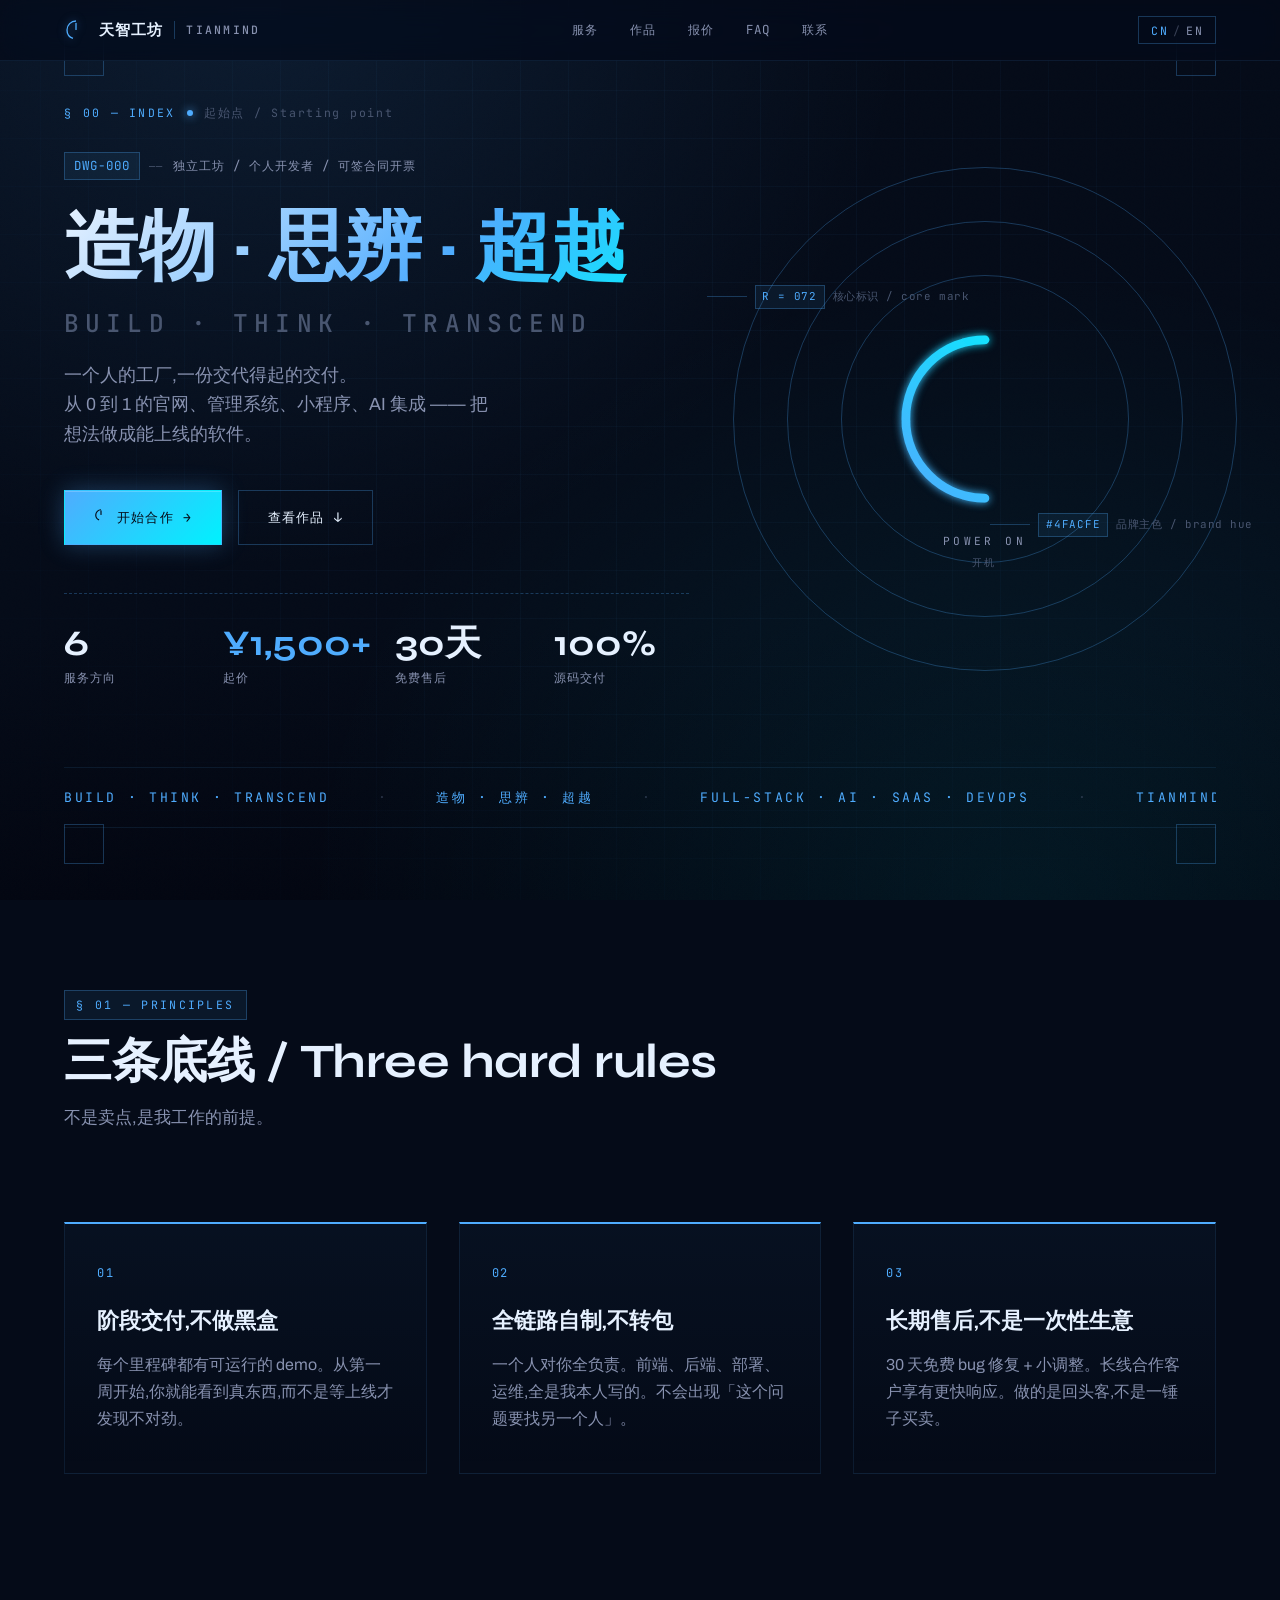
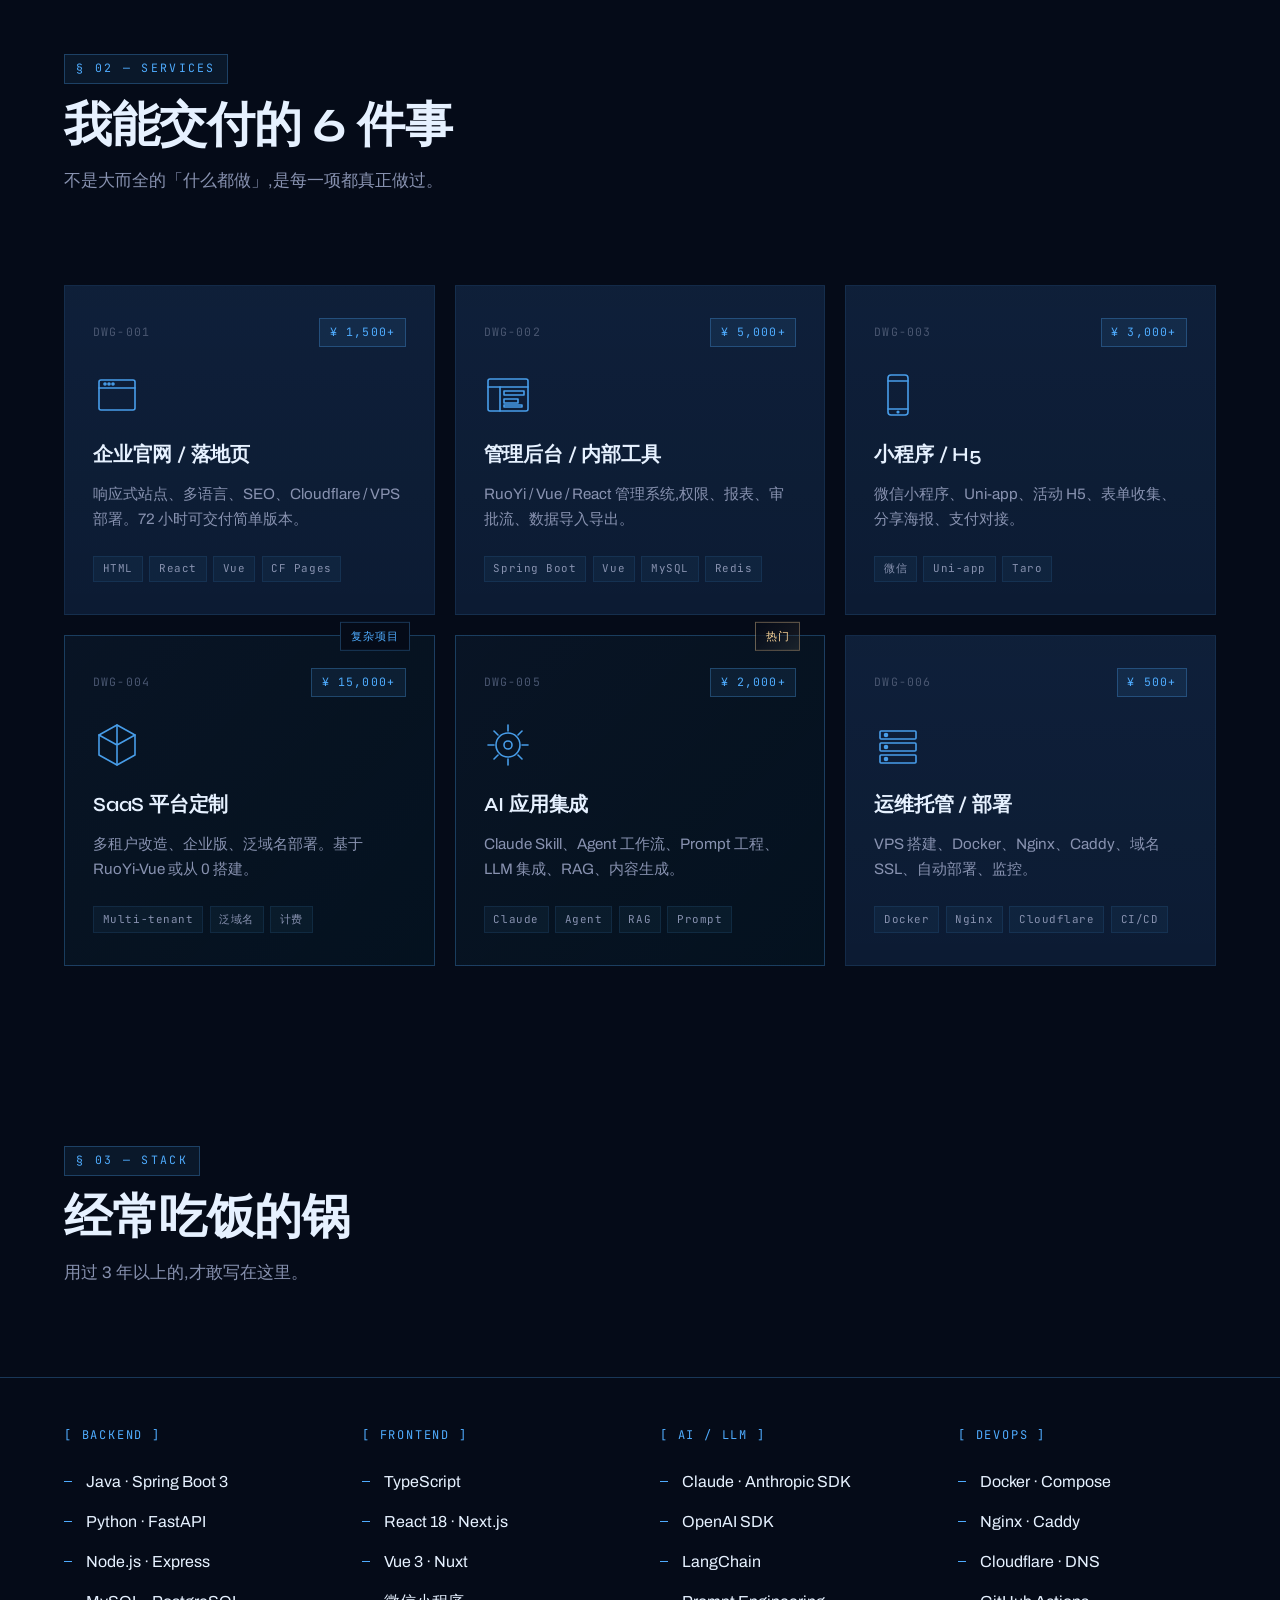
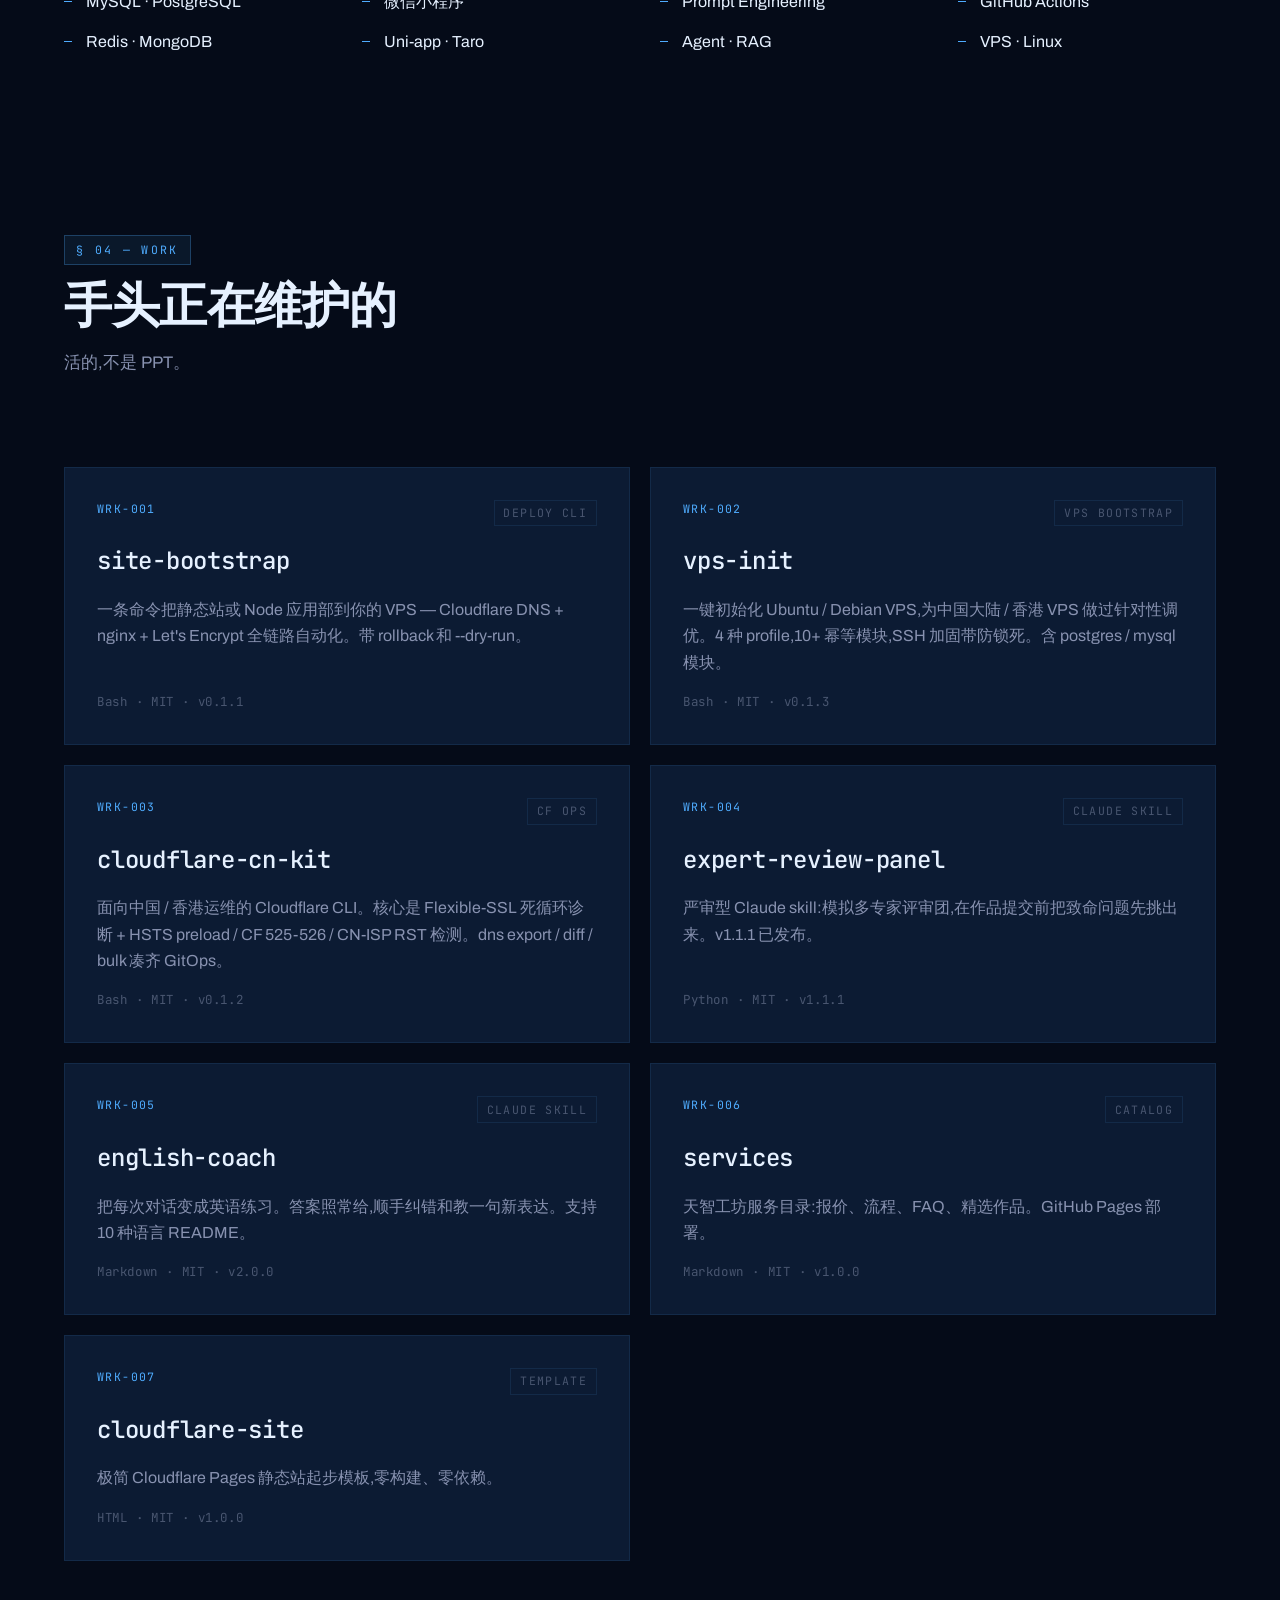
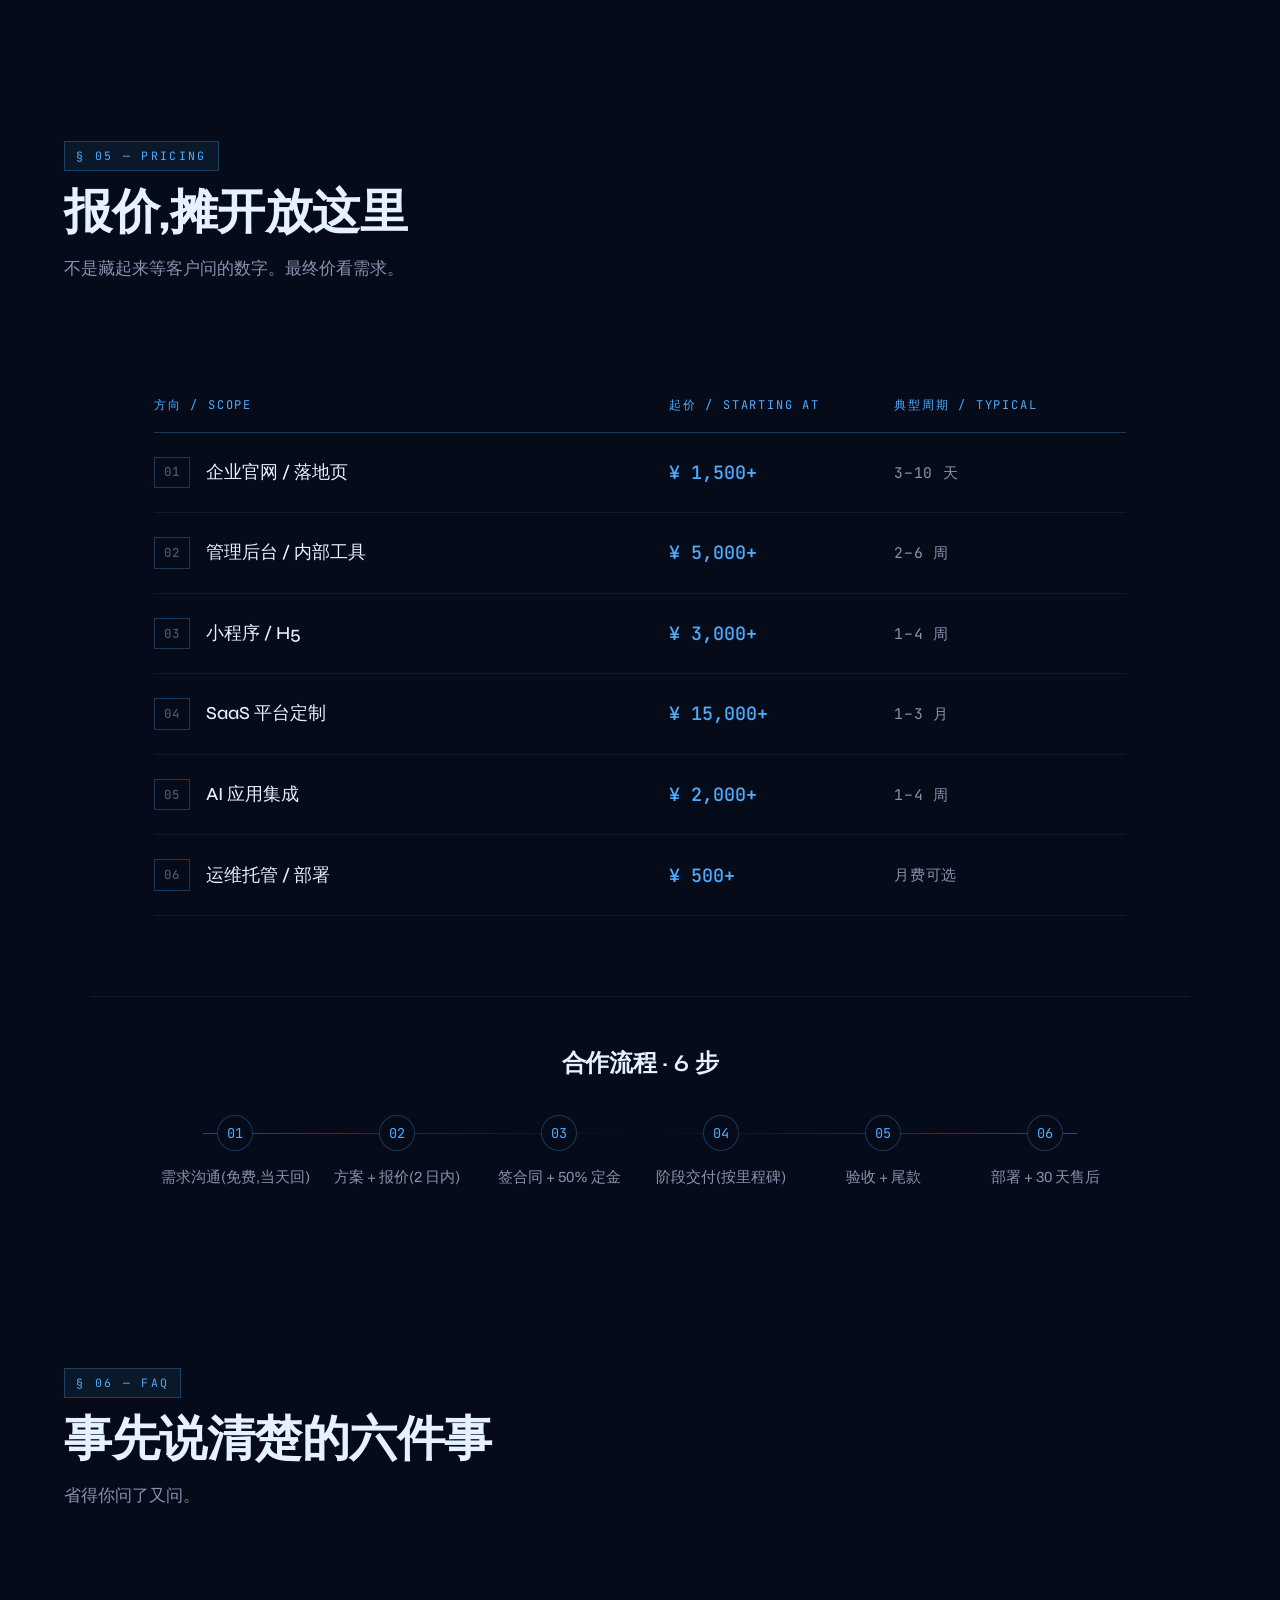
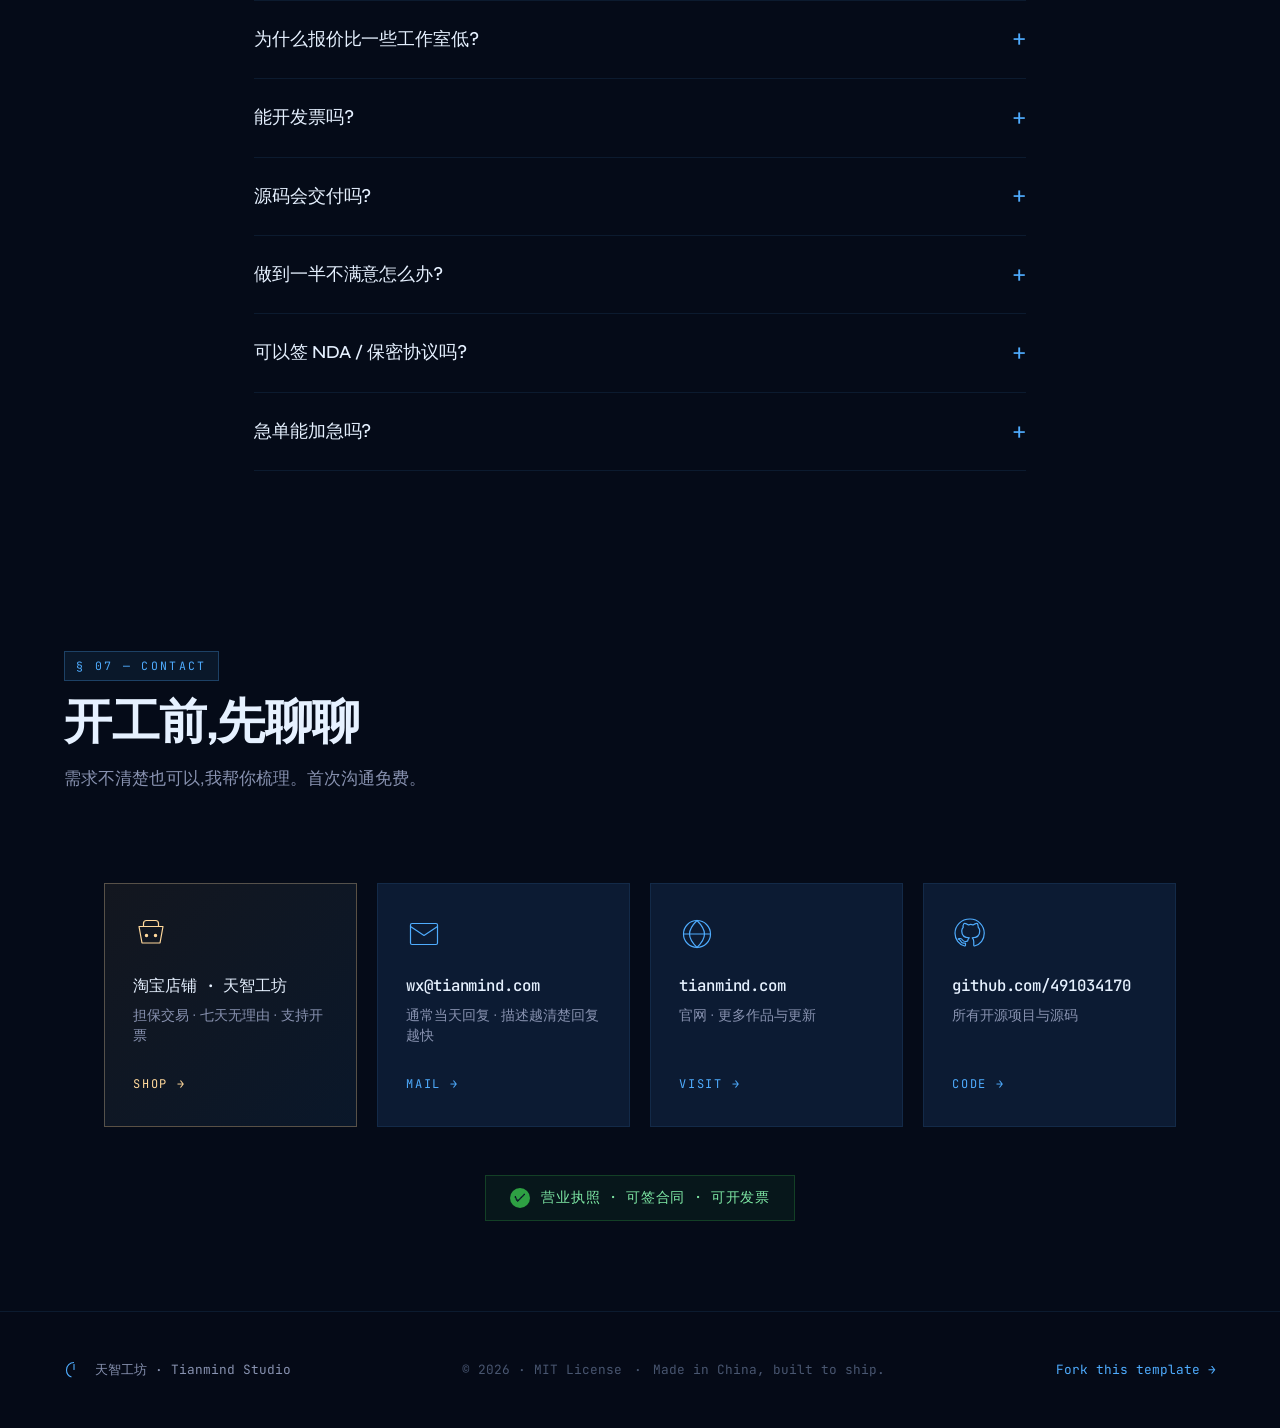
==== commit 86afa577: "feat(seo): social-preview meta tags + .gitignore Adds the metadata that preview cards on WeChat, Twi" ====
--- a/index.html
+++ b/index.html
@@ -4,9 +4,24 @@
   <meta charset="UTF-8">
   <meta name="viewport" content="width=device-width, initial-scale=1.0">
   <meta name="description" content="天智工坊 · Tianmind Studio — 独立开发者 · 全栈 + AI · 淘宝搜索「天智工坊」可下单">
-  <meta property="og:title" content="天智工坊 · Tianmind Studio">
-  <meta property="og:description" content="Indie software studio. Full-stack. AI. Licensed business.">
+  <meta name="author" content="Tianmind Studio">
+  <meta name="keywords" content="独立开发者,工作室,全栈,AI 集成,建站,VPS 部署,Cloudflare,开源工具,Tianmind Studio">
+  <link rel="canonical" href="https://491034170.github.io/tianmind-landing/">
+
+  <!-- Open Graph (Facebook / WeChat / LinkedIn / generic preview cards) -->
+  <meta property="og:title" content="天智工坊 · Tianmind Studio — Build. Think. Transcend.">
+  <meta property="og:description" content="独立开发者工作室 · 全栈 + AI · 开源了 site-bootstrap / vps-init / cloudflare-cn-kit 建站工具链 · 可签合同开票。">
   <meta property="og:type" content="website">
+  <meta property="og:url" content="https://491034170.github.io/tianmind-landing/">
+  <meta property="og:site_name" content="Tianmind Studio">
+  <meta property="og:locale" content="zh_CN">
+  <meta property="og:locale:alternate" content="en_US">
+
+  <!-- Twitter / X preview card -->
+  <meta name="twitter:card" content="summary">
+  <meta name="twitter:title" content="Tianmind Studio — Build. Think. Transcend.">
+  <meta name="twitter:description" content="Indie software studio. Full-stack + AI. Ships open-source CLI tooling for VPS + Cloudflare + nginx.">
+
   <title>天智工坊 · Tianmind Studio — Build. Think. Transcend.</title>
 
   <link rel="preconnect" href="https://fonts.googleapis.com">
